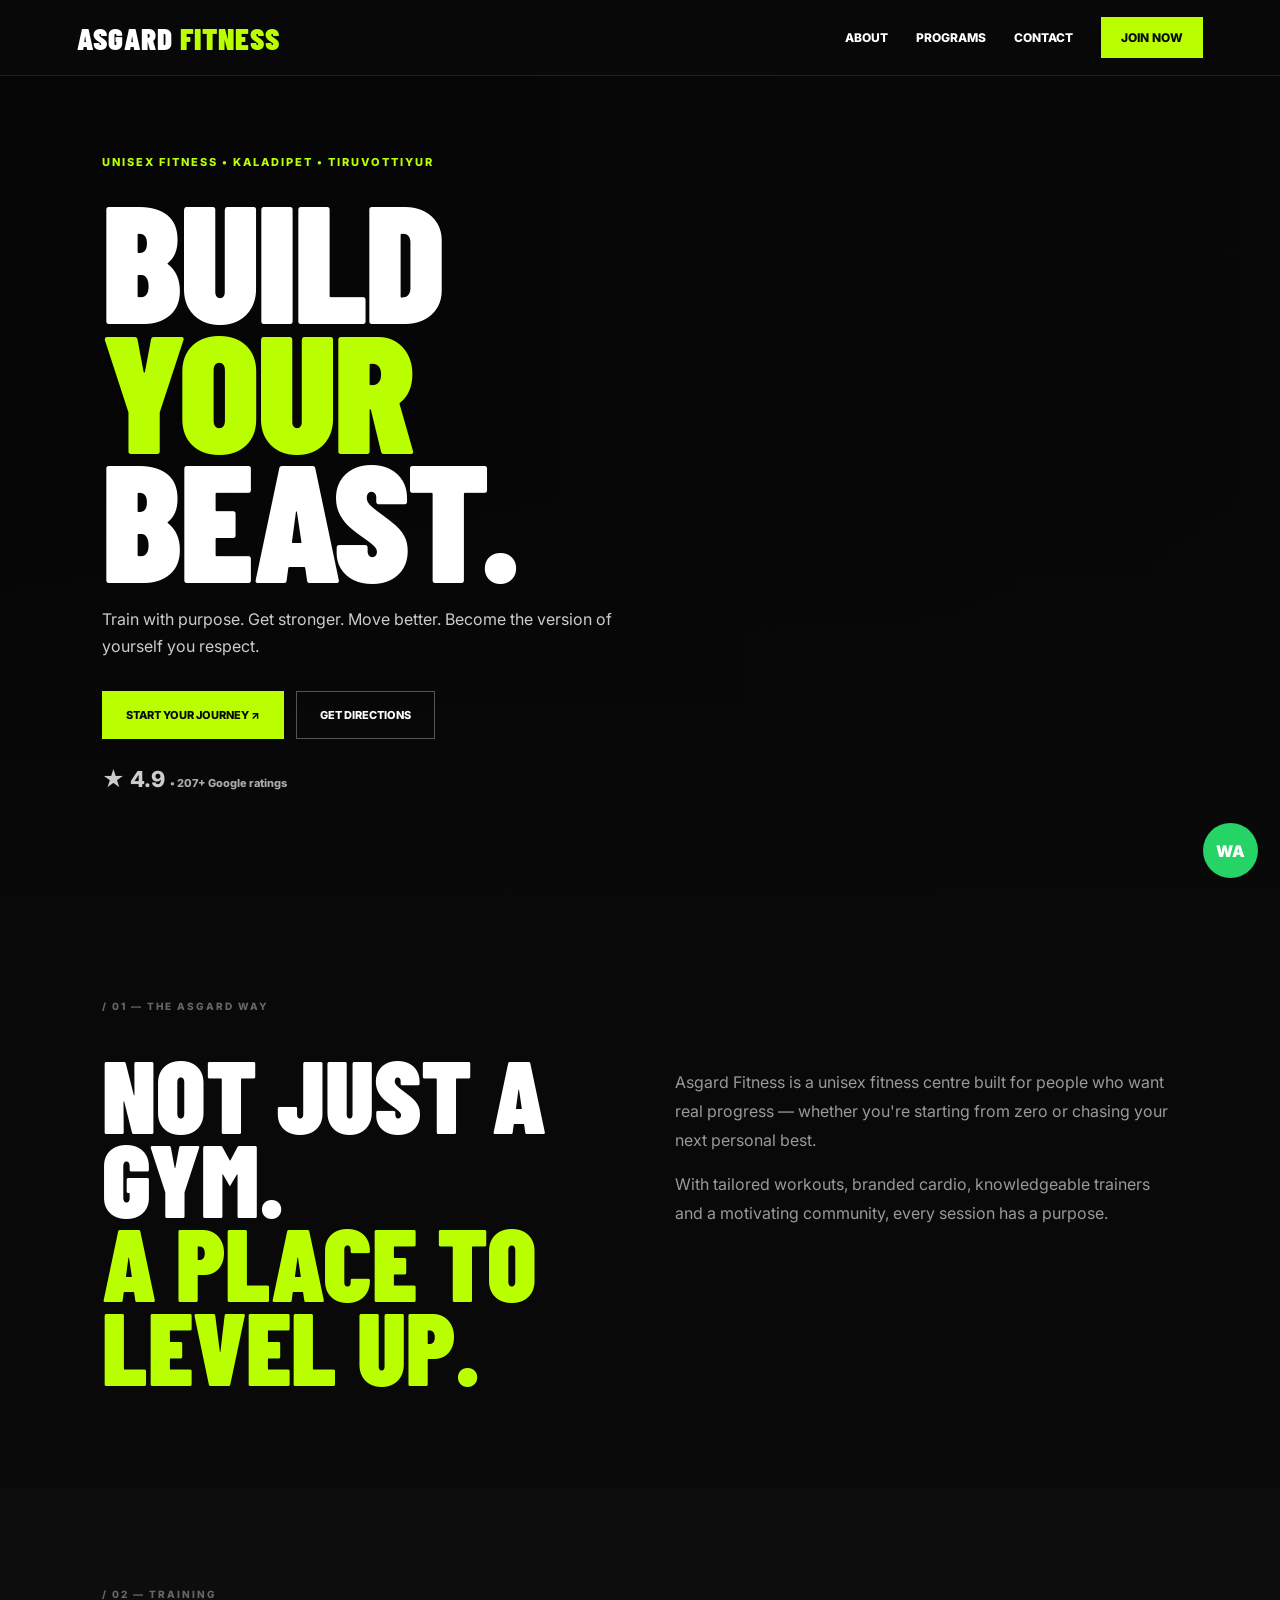
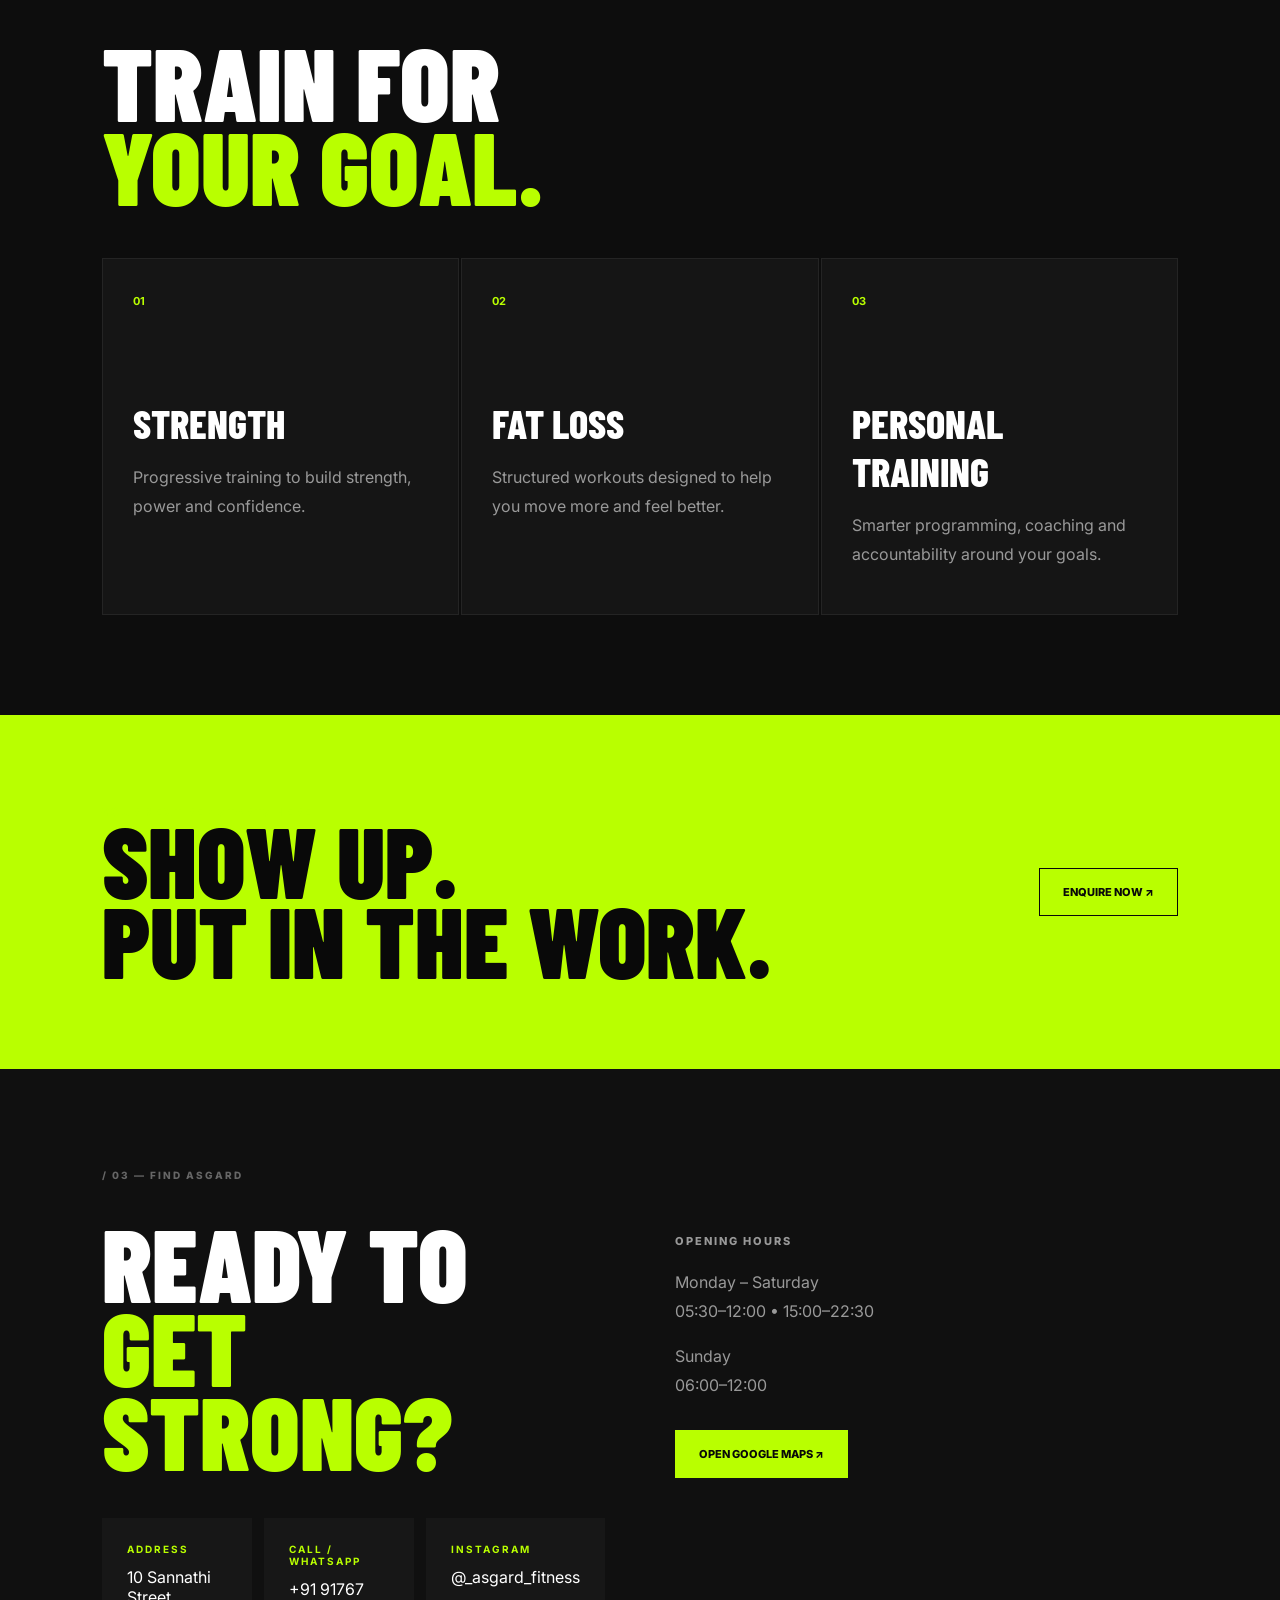
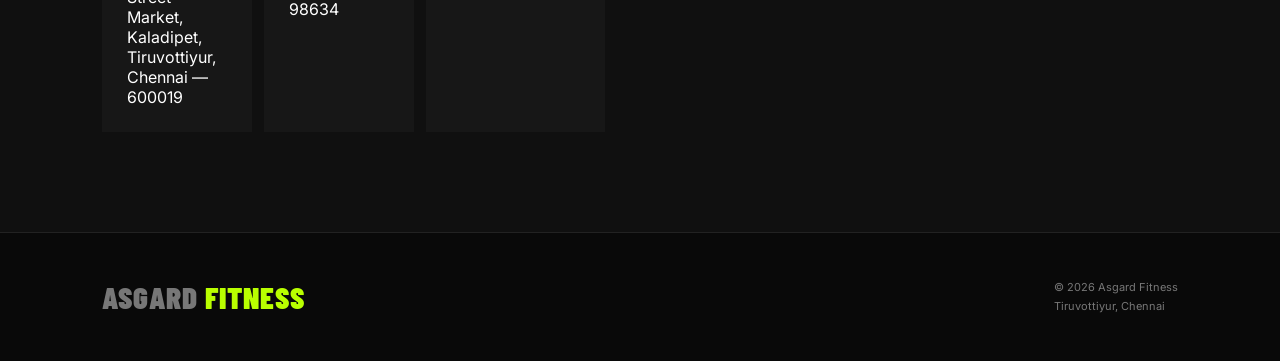
==== index.html @ 4b116267 "Create Asgard Fitness website" ====
<!doctype html><html lang="en"><head><meta charset="UTF-8"><meta name="viewport" content="width=device-width,initial-scale=1"><title>ASGARD FITNESS — Tiruvottiyur</title><meta name="description" content="Asgard Fitness (Unisex), Kaladipet, Tiruvottiyur, Chennai."><link rel="preconnect" href="https://fonts.googleapis.com"><link href="https://fonts.googleapis.com/css2?family=Barlow+Condensed:wght@600;700;800;900&family=Inter:wght@400;600;800&display=swap" rel="stylesheet"><style>:root{--a:#b9ff00;--bg:#090909;--card:#151515;--muted:#999}*{box-sizing:border-box}html{scroll-behavior:smooth}body{margin:0;background:var(--bg);color:#fff;font-family:Inter,sans-serif}a{color:inherit;text-decoration:none}.nav{height:76px;position:fixed;z-index:10;top:0;left:0;right:0;background:#090909e8;backdrop-filter:blur(12px);display:flex;align-items:center;justify-content:space-between;padding:0 6vw;border-bottom:1px solid #222}.logo{font:900 31px 'Barlow Condensed';letter-spacing:1px}.logo span{color:var(--a)}nav{display:flex;gap:28px;align-items:center;font-size:12px;font-weight:800}nav a:hover{color:var(--a)}.cta{background:var(--a);color:#090909;padding:13px 20px}.hero{min-height:100vh;display:flex;align-items:end;padding:150px 8vw 80px;position:relative;overflow:hidden;background:linear-gradient(90deg,#050505eF 0%,#050505b0 45%,#05050555),url('https://images.unsplash.com/photo-1534438327276-14e5300c3a48?auto=format&fit=crop&w=2200&q=85') center/cover}.hero:after{content:'';position:absolute;inset:0;background:linear-gradient(0deg,#090909,transparent 45%);pointer-events:none}.content{position:relative;z-index:1;max-width:850px}.eyebrow{color:var(--a);font-size:11px;font-weight:800;letter-spacing:2px}.hero h1{font:900 clamp(80px,13vw,180px)/.78 'Barlow Condensed';margin:24px 0;letter-spacing:-3px}.hero h1 em{color:var(--a);font-style:normal}.hero p{max-width:570px;color:#ccc;line-height:1.7}.buttons{display:flex;gap:12px;flex-wrap:wrap;margin-top:30px}.btn{padding:16px 23px;font-size:11px;font-weight:800;border:1px solid #555}.primary{background:var(--a);border-color:var(--a);color:#090909}.section{padding:100px 8vw}.label{color:#666;font-size:10px;font-weight:800;letter-spacing:2px;margin-bottom:40px}.grid{display:grid;grid-template-columns:1fr 1fr;gap:70px}.section h2{font:900 clamp(55px,8vw,105px)/.82 'Barlow Condensed';margin:0}.section h2 span{color:var(--a)}.section p{color:var(--muted);line-height:1.8}.cards{display:grid;grid-template-columns:repeat(3,1fr);gap:2px;margin-top:50px}.card{background:var(--card);padding:30px;min-height:270px;border:1px solid #242424}.card b{color:var(--a);font-size:11px}.card h3{font:800 40px 'Barlow Condensed';margin-top:90px;margin-bottom:10px}.band{padding:90px 8vw;background:var(--a);color:#090909;display:flex;justify-content:space-between;align-items:center;gap:30px}.band h2{font:900 clamp(55px,8vw,100px)/.8 'Barlow Condensed';margin:0}.band .btn{border-color:#090909}.contact{background:#101010}.info{display:grid;grid-template-columns:repeat(3,1fr);gap:12px;margin-top:45px}.info div{background:#171717;padding:25px}.info strong{display:block;color:var(--a);font-size:10px;letter-spacing:2px;margin-bottom:12px}.rating{color:var(--a);font-size:22px;font-weight:800}footer{padding:45px 8vw;border-top:1px solid #222;color:#777;display:flex;justify-content:space-between;gap:25px;font-size:11px;line-height:1.7}.wa{position:fixed;z-index:20;right:22px;bottom:22px;width:55px;height:55px;border-radius:50%;background:#25d366;display:grid;place-items:center;font-weight:900}@media(max-width:800px){.nav{padding:0 20px}.nav nav{display:none}.hero{padding:130px 20px 55px}.section{padding:75px 20px}.grid,.cards,.info{grid-template-columns:1fr;gap:25px}.band{display:block;padding:65px 20px}.band .btn{display:inline-block;margin-top:30px}.hero h1{font-size:82px}.buttons .btn{width:100%;text-align:center}footer{padding:40px 20px;display:block}footer div{margin-bottom:15px}}
</style></head><body><header class="nav"><a class="logo" href="#">ASGARD <span>FITNESS</span></a><nav><a href="#about">ABOUT</a><a href="#programs">PROGRAMS</a><a href="#contact">CONTACT</a><a class="cta" href="https://wa.me/919176798634?text=Hi%20Asgard%20Fitness%2C%20I%27d%20like%20to%20know%20about%20membership." target="_blank">JOIN NOW</a></nav></header><main><section class="hero"><div class="content"><div class="eyebrow">UNISEX FITNESS • KALADIPET • TIRUVOTTIYUR</div><h1>BUILD<br><em>YOUR</em><br>BEAST.</h1><p>Train with purpose. Get stronger. Move better. Become the version of yourself you respect.</p><div class="buttons"><a class="btn primary" href="https://wa.me/919176798634?text=Hi%20Asgard%20Fitness%2C%20I%27d%20like%20to%20know%20about%20membership." target="_blank">START YOUR JOURNEY ↗</a><a class="btn" href="https://www.google.com/maps/dir/?api=1&destination=13.1526015,80.2995471" target="_blank">GET DIRECTIONS</a></div><p class="rating">★ 4.9 <small style="color:#aaa;font-size:11px"> • 207+ Google ratings</small></p></div></section><section id="about" class="section"><div class="label">/ 01 — THE ASGARD WAY</div><div class="grid"><h2>NOT JUST A GYM.<br><span>A PLACE TO LEVEL UP.</span></h2><div><p>Asgard Fitness is a unisex fitness centre built for people who want real progress — whether you're starting from zero or chasing your next personal best.</p><p>With tailored workouts, branded cardio, knowledgeable trainers and a motivating community, every session has a purpose.</p></div></div></section><section id="programs" class="section" style="background:#0d0d0d"><div class="label">/ 02 — TRAINING</div><h2>TRAIN FOR<br><span>YOUR GOAL.</span></h2><div class="cards"><article class="card"><b>01</b><h3>STRENGTH</h3><p>Progressive training to build strength, power and confidence.</p></article><article class="card"><b>02</b><h3>FAT LOSS</h3><p>Structured workouts designed to help you move more and feel better.</p></article><article class="card"><b>03</b><h3>PERSONAL TRAINING</h3><p>Smarter programming, coaching and accountability around your goals.</p></article></div></section><section class="band"><div><div class="eyebrow">YOUR NEXT REP STARTS HERE</div><h2>SHOW UP.<br>PUT IN THE WORK.</h2></div><a class="btn" href="#contact">ENQUIRE NOW ↗</a></section><section id="contact" class="section contact"><div class="label">/ 03 — FIND ASGARD</div><div class="grid"><div><h2>READY TO<br><span>GET STRONG?</span></h2><div class="info"><div><strong>ADDRESS</strong>10 Sannathi Street Market, Kaladipet, Tiruvottiyur, Chennai — 600019</div><div><strong>CALL / WHATSAPP</strong><a href="tel:+919176798634">+91 91767 98634</a></div><div><strong>INSTAGRAM</strong><a href="https://www.instagram.com/_asgard_fitness/" target="_blank">@_asgard_fitness</a></div></div></div><div><p class="eyebrow">OPENING HOURS</p><p>Monday – Saturday<br>05:30–12:00 • 15:00–22:30</p><p>Sunday<br>06:00–12:00</p><a class="btn primary" style="display:inline-block;margin-top:15px" href="https://www.google.com/maps/dir/?api=1&destination=13.1526015,80.2995471" target="_blank">OPEN GOOGLE MAPS ↗</a></div></div></section></main><footer><div class="logo">ASGARD <span>FITNESS</span></div><div>© 2026 Asgard Fitness<br>Tiruvottiyur, Chennai</div></footer><a class="wa" href="https://wa.me/919176798634?text=Hi%20Asgard%20Fitness%2C%20I%27d%20like%20to%20know%20about%20membership." target="_blank">WA</a></body></html>
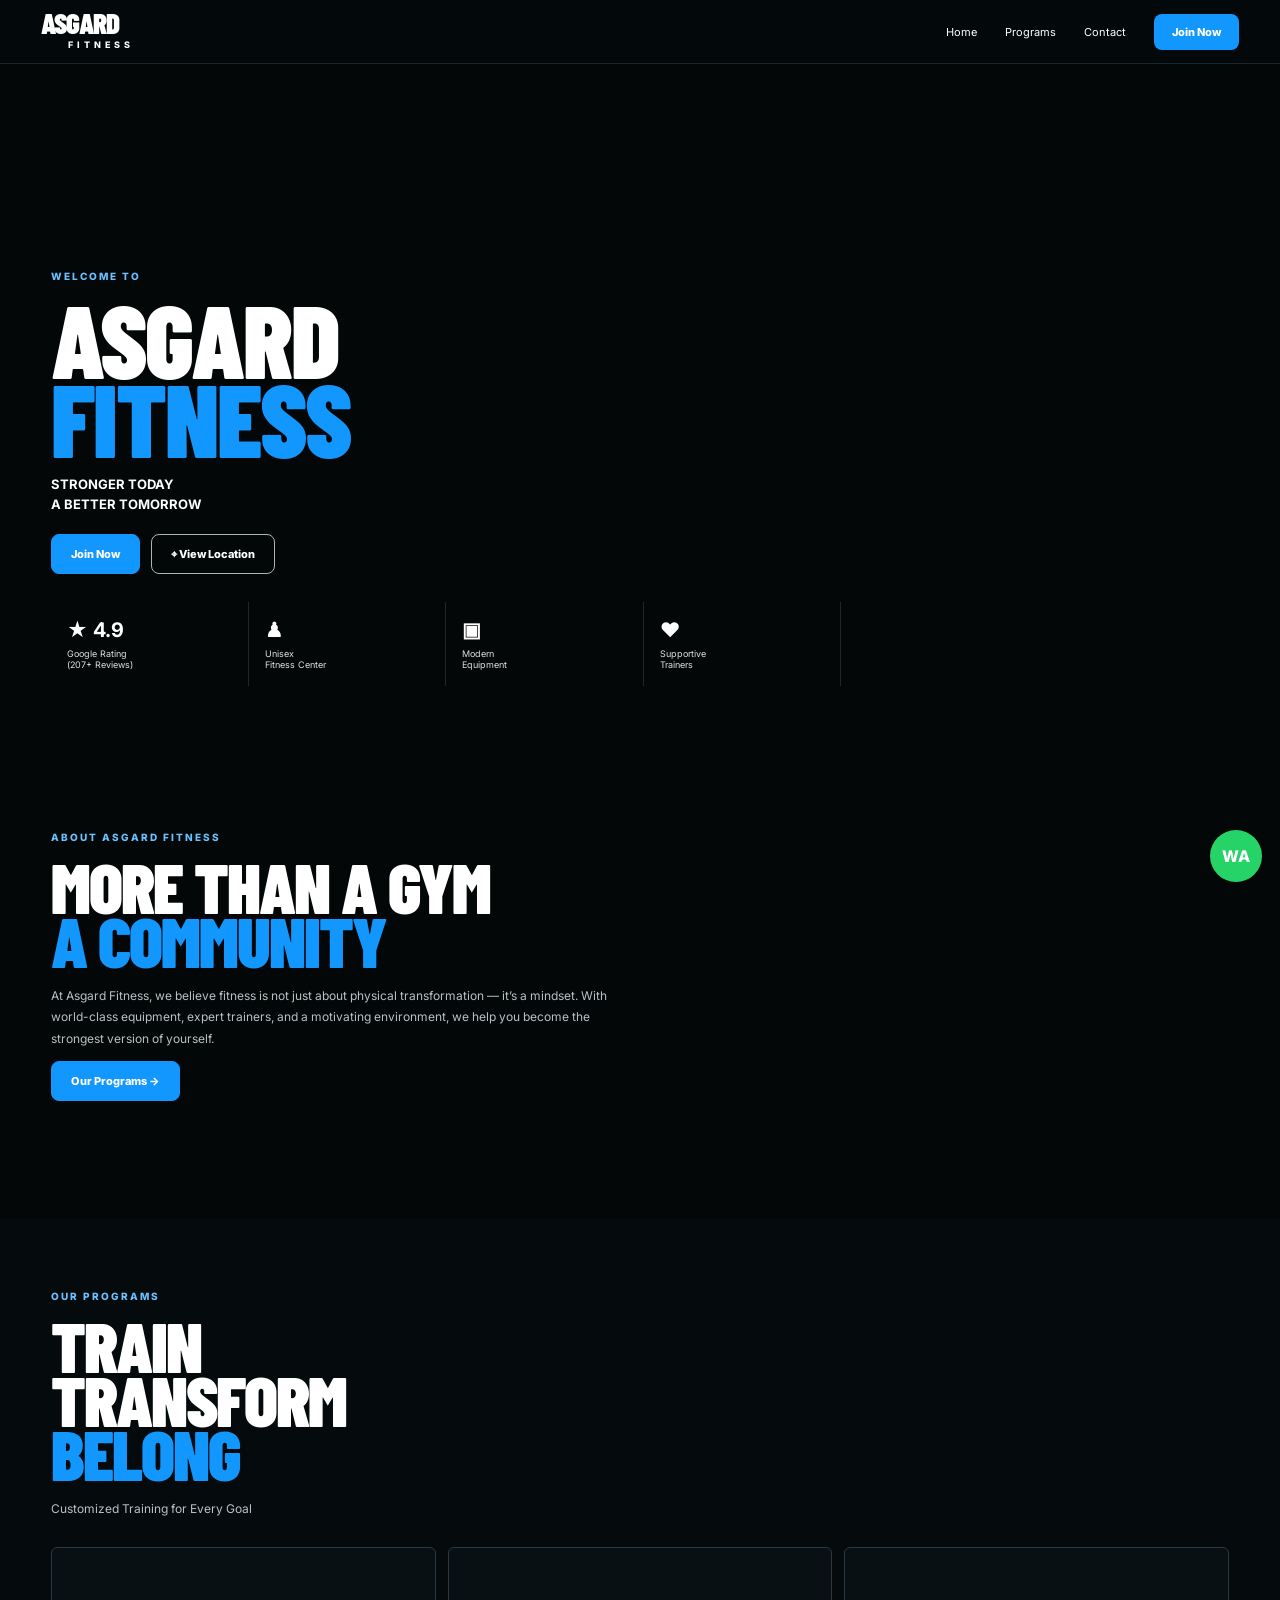
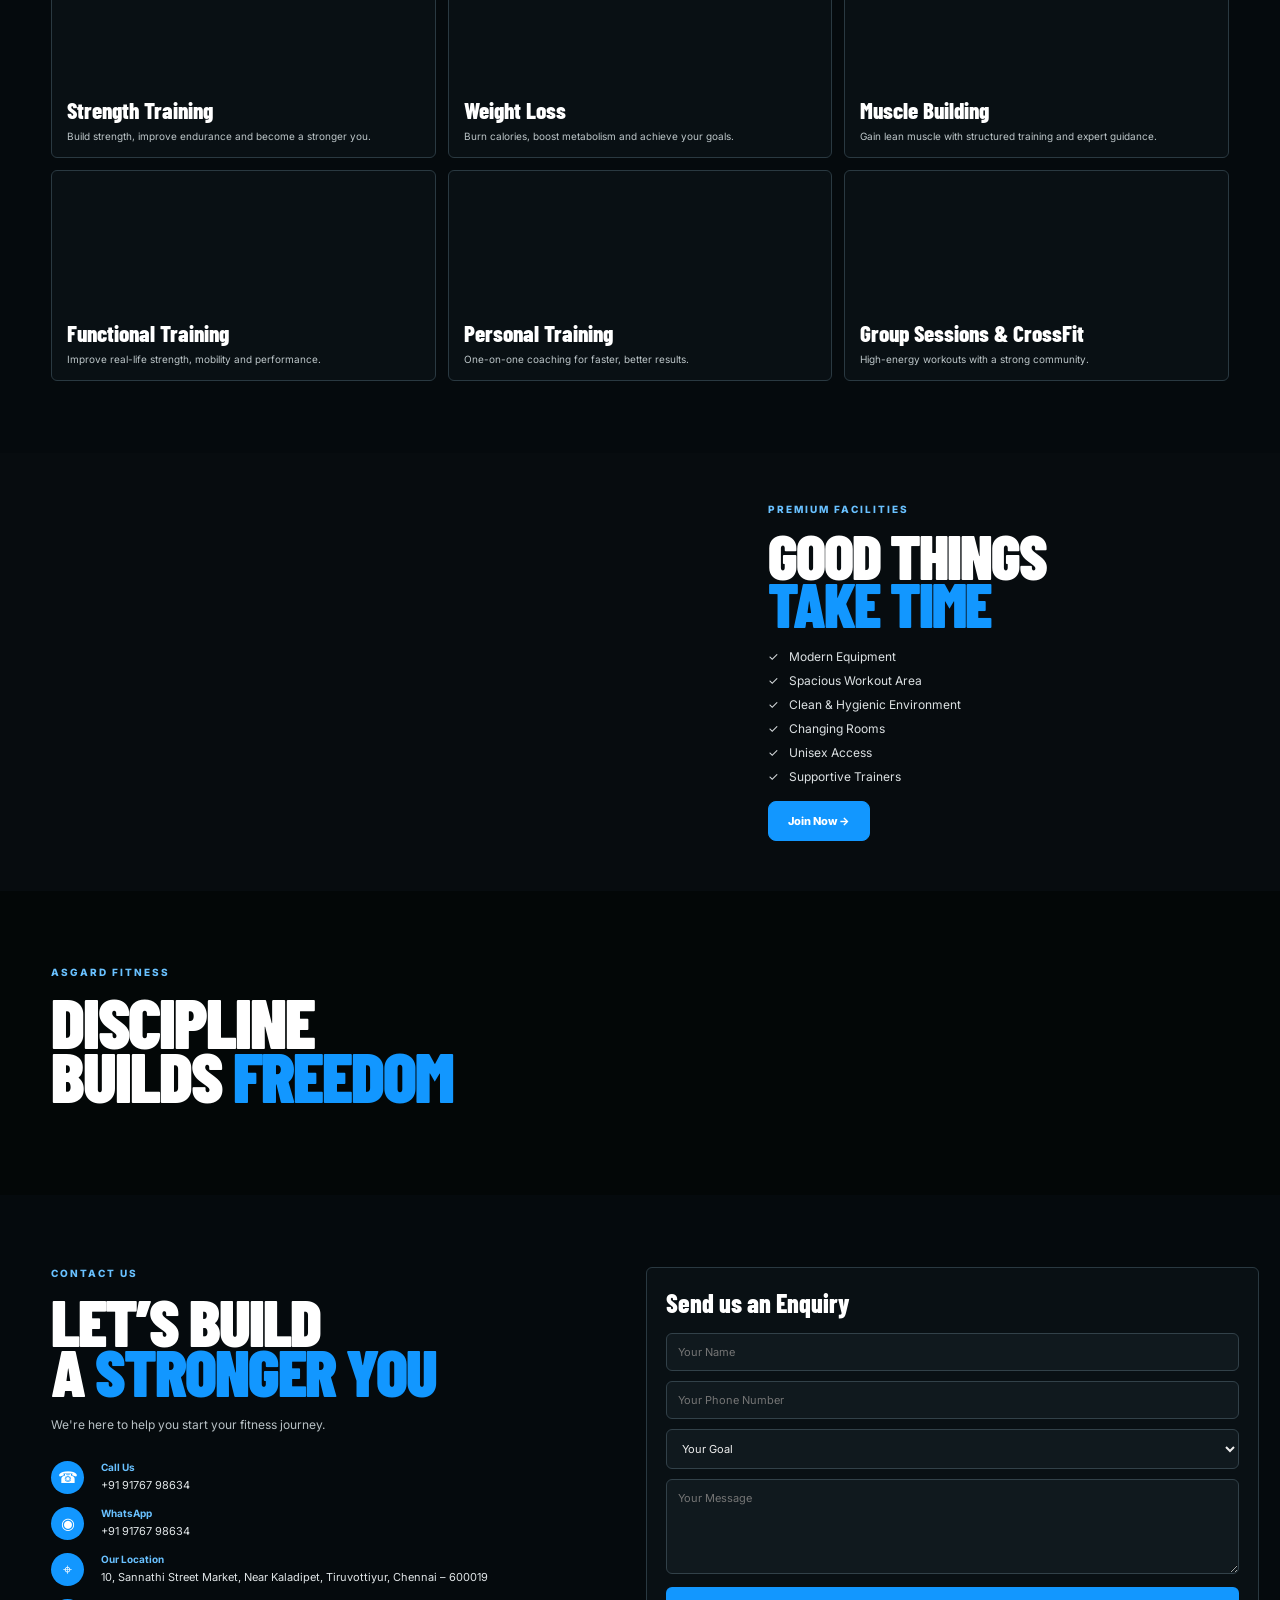
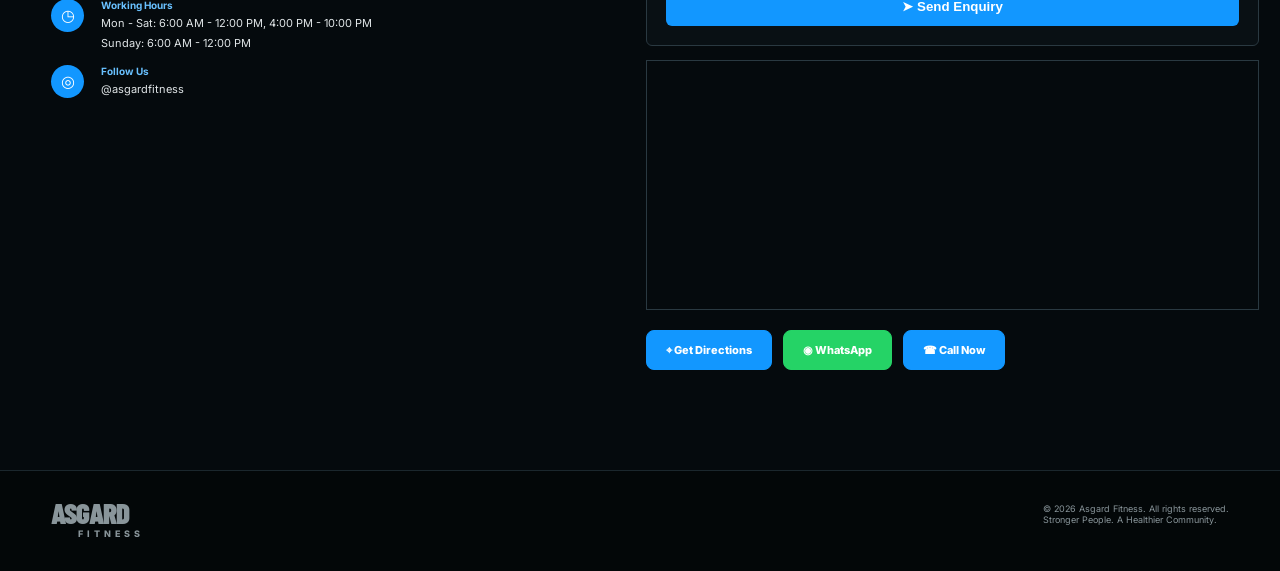
==== commit ea3497ca: "Recreate approved Asgard Fitness reference layout" ====
--- a/index.html
+++ b/index.html
@@ -1,2 +1 @@
-<!doctype html><html lang="en"><head><meta charset="UTF-8"><meta name="viewport" content="width=device-width,initial-scale=1"><title>ASGARD FITNESS — Tiruvottiyur</title><meta name="description" content="Asgard Fitness (Unisex), Kaladipet, Tiruvottiyur, Chennai."><link rel="preconnect" href="https://fonts.googleapis.com"><link href="https://fonts.googleapis.com/css2?family=Barlow+Condensed:wght@600;700;800;900&family=Inter:wght@400;600;800&display=swap" rel="stylesheet"><style>:root{--a:#b9ff00;--bg:#090909;--card:#151515;--muted:#999}*{box-sizing:border-box}html{scroll-behavior:smooth}body{margin:0;background:var(--bg);color:#fff;font-family:Inter,sans-serif}a{color:inherit;text-decoration:none}.nav{height:76px;position:fixed;z-index:10;top:0;left:0;right:0;background:#090909e8;backdrop-filter:blur(12px);display:flex;align-items:center;justify-content:space-between;padding:0 6vw;border-bottom:1px solid #222}.logo{font:900 31px 'Barlow Condensed';letter-spacing:1px}.logo span{color:var(--a)}nav{display:flex;gap:28px;align-items:center;font-size:12px;font-weight:800}nav a:hover{color:var(--a)}.cta{background:var(--a);color:#090909;padding:13px 20px}.hero{min-height:100vh;display:flex;align-items:end;padding:150px 8vw 80px;position:relative;overflow:hidden;background:linear-gradient(90deg,#050505eF 0%,#050505b0 45%,#05050555),url('https://images.unsplash.com/photo-1534438327276-14e5300c3a48?auto=format&fit=crop&w=2200&q=85') center/cover}.hero:after{content:'';position:absolute;inset:0;background:linear-gradient(0deg,#090909,transparent 45%);pointer-events:none}.content{position:relative;z-index:1;max-width:850px}.eyebrow{color:var(--a);font-size:11px;font-weight:800;letter-spacing:2px}.hero h1{font:900 clamp(80px,13vw,180px)/.78 'Barlow Condensed';margin:24px 0;letter-spacing:-3px}.hero h1 em{color:var(--a);font-style:normal}.hero p{max-width:570px;color:#ccc;line-height:1.7}.buttons{display:flex;gap:12px;flex-wrap:wrap;margin-top:30px}.btn{padding:16px 23px;font-size:11px;font-weight:800;border:1px solid #555}.primary{background:var(--a);border-color:var(--a);color:#090909}.section{padding:100px 8vw}.label{color:#666;font-size:10px;font-weight:800;letter-spacing:2px;margin-bottom:40px}.grid{display:grid;grid-template-columns:1fr 1fr;gap:70px}.section h2{font:900 clamp(55px,8vw,105px)/.82 'Barlow Condensed';margin:0}.section h2 span{color:var(--a)}.section p{color:var(--muted);line-height:1.8}.cards{display:grid;grid-template-columns:repeat(3,1fr);gap:2px;margin-top:50px}.card{background:var(--card);padding:30px;min-height:270px;border:1px solid #242424}.card b{color:var(--a);font-size:11px}.card h3{font:800 40px 'Barlow Condensed';margin-top:90px;margin-bottom:10px}.band{padding:90px 8vw;background:var(--a);color:#090909;display:flex;justify-content:space-between;align-items:center;gap:30px}.band h2{font:900 clamp(55px,8vw,100px)/.8 'Barlow Condensed';margin:0}.band .btn{border-color:#090909}.contact{background:#101010}.info{display:grid;grid-template-columns:repeat(3,1fr);gap:12px;margin-top:45px}.info div{background:#171717;padding:25px}.info strong{display:block;color:var(--a);font-size:10px;letter-spacing:2px;margin-bottom:12px}.rating{color:var(--a);font-size:22px;font-weight:800}footer{padding:45px 8vw;border-top:1px solid #222;color:#777;display:flex;justify-content:space-between;gap:25px;font-size:11px;line-height:1.7}.wa{position:fixed;z-index:20;right:22px;bottom:22px;width:55px;height:55px;border-radius:50%;background:#25d366;display:grid;place-items:center;font-weight:900}@media(max-width:800px){.nav{padding:0 20px}.nav nav{display:none}.hero{padding:130px 20px 55px}.section{padding:75px 20px}.grid,.cards,.info{grid-template-columns:1fr;gap:25px}.band{display:block;padding:65px 20px}.band .btn{display:inline-block;margin-top:30px}.hero h1{font-size:82px}.buttons .btn{width:100%;text-align:center}footer{padding:40px 20px;display:block}footer div{margin-bottom:15px}}
-</style></head><body><header class="nav"><a class="logo" href="#">ASGARD <span>FITNESS</span></a><nav><a href="#about">ABOUT</a><a href="#programs">PROGRAMS</a><a href="#contact">CONTACT</a><a class="cta" href="https://wa.me/919176798634?text=Hi%20Asgard%20Fitness%2C%20I%27d%20like%20to%20know%20about%20membership." target="_blank">JOIN NOW</a></nav></header><main><section class="hero"><div class="content"><div class="eyebrow">UNISEX FITNESS • KALADIPET • TIRUVOTTIYUR</div><h1>BUILD<br><em>YOUR</em><br>BEAST.</h1><p>Train with purpose. Get stronger. Move better. Become the version of yourself you respect.</p><div class="buttons"><a class="btn primary" href="https://wa.me/919176798634?text=Hi%20Asgard%20Fitness%2C%20I%27d%20like%20to%20know%20about%20membership." target="_blank">START YOUR JOURNEY ↗</a><a class="btn" href="https://www.google.com/maps/dir/?api=1&destination=13.1526015,80.2995471" target="_blank">GET DIRECTIONS</a></div><p class="rating">★ 4.9 <small style="color:#aaa;font-size:11px"> • 207+ Google ratings</small></p></div></section><section id="about" class="section"><div class="label">/ 01 — THE ASGARD WAY</div><div class="grid"><h2>NOT JUST A GYM.<br><span>A PLACE TO LEVEL UP.</span></h2><div><p>Asgard Fitness is a unisex fitness centre built for people who want real progress — whether you're starting from zero or chasing your next personal best.</p><p>With tailored workouts, branded cardio, knowledgeable trainers and a motivating community, every session has a purpose.</p></div></div></section><section id="programs" class="section" style="background:#0d0d0d"><div class="label">/ 02 — TRAINING</div><h2>TRAIN FOR<br><span>YOUR GOAL.</span></h2><div class="cards"><article class="card"><b>01</b><h3>STRENGTH</h3><p>Progressive training to build strength, power and confidence.</p></article><article class="card"><b>02</b><h3>FAT LOSS</h3><p>Structured workouts designed to help you move more and feel better.</p></article><article class="card"><b>03</b><h3>PERSONAL TRAINING</h3><p>Smarter programming, coaching and accountability around your goals.</p></article></div></section><section class="band"><div><div class="eyebrow">YOUR NEXT REP STARTS HERE</div><h2>SHOW UP.<br>PUT IN THE WORK.</h2></div><a class="btn" href="#contact">ENQUIRE NOW ↗</a></section><section id="contact" class="section contact"><div class="label">/ 03 — FIND ASGARD</div><div class="grid"><div><h2>READY TO<br><span>GET STRONG?</span></h2><div class="info"><div><strong>ADDRESS</strong>10 Sannathi Street Market, Kaladipet, Tiruvottiyur, Chennai — 600019</div><div><strong>CALL / WHATSAPP</strong><a href="tel:+919176798634">+91 91767 98634</a></div><div><strong>INSTAGRAM</strong><a href="https://www.instagram.com/_asgard_fitness/" target="_blank">@_asgard_fitness</a></div></div></div><div><p class="eyebrow">OPENING HOURS</p><p>Monday – Saturday<br>05:30–12:00 • 15:00–22:30</p><p>Sunday<br>06:00–12:00</p><a class="btn primary" style="display:inline-block;margin-top:15px" href="https://www.google.com/maps/dir/?api=1&destination=13.1526015,80.2995471" target="_blank">OPEN GOOGLE MAPS ↗</a></div></div></section></main><footer><div class="logo">ASGARD <span>FITNESS</span></div><div>© 2026 Asgard Fitness<br>Tiruvottiyur, Chennai</div></footer><a class="wa" href="https://wa.me/919176798634?text=Hi%20Asgard%20Fitness%2C%20I%27d%20like%20to%20know%20about%20membership." target="_blank">WA</a></body></html>+<!doctype html><html lang="en"><head><meta charset="utf-8"><meta name="viewport" content="width=device-width,initial-scale=1"><title>ASGARD FITNESS — Tiruvottiyur</title><link rel="preconnect" href="https://fonts.googleapis.com"><link href="https://fonts.googleapis.com/css2?family=Barlow+Condensed:wght@600;700;800;900&family=Inter:wght@400;600;700;800&display=swap" rel="stylesheet"><style>:root{--b:#1297ff;--bg:#030708;--p:#091014;--line:#2a3941;--muted:#b8c1c5}*{box-sizing:border-box}html{scroll-behavior:smooth}body{margin:0;background:var(--bg);color:#fff;font-family:Inter,Arial,sans-serif}a{color:inherit;text-decoration:none}.nav{height:64px;position:sticky;top:0;z-index:50;background:#03080a;border-bottom:1px solid #1b262b;display:flex;align-items:center;justify-content:space-between;padding:0 3.2vw}.logo{font:900 29px/.7 'Barlow Condensed';letter-spacing:-1px}.logo small{display:block;font:800 9px Inter;letter-spacing:4px;margin:5px 0 0 27px}.links{display:flex;align-items:center;gap:28px;font-size:11px}.join{background:var(--b);padding:11px 18px;border-radius:8px;font-weight:800}.hero{min-height:650px;display:flex;align-items:flex-end;background:linear-gradient(90deg,#030708ed 0,#03070888 48%,#0307081f),url('https://images.unsplash.com/photo-1581009146145-b5ef050c2e1e?auto=format&fit=crop&w=2200&q=88') center/cover}.heroIn{width:100%;padding:90px 4vw 28px}.eyebrow{color:#69c1ff;font-size:10px;letter-spacing:2px;font-weight:800}.hero h1,.title{font:900 clamp(66px,8vw,112px)/.77 'Barlow Condensed';margin:17px 0;letter-spacing:-2px}.hero h1 span,.title span{color:var(--b)}.hero p{font-size:13px;line-height:1.55}.actions{display:flex;gap:11px;flex-wrap:wrap;margin:20px 0 28px}.btn{display:inline-flex;justify-content:center;align-items:center;border:1px solid #aab4b9;padding:12px 19px;border-radius:8px;font-size:11px;font-weight:800}.blue{background:var(--b);border-color:var(--b)}.stats{display:grid;grid-template-columns:repeat(4,1fr);max-width:790px}.stat{padding:16px;border-right:1px solid #ffffff20}.stat strong{font-size:20px}.stat span{display:block;font-size:9px;margin-top:6px;color:#dce1e3}.section{padding:72px 4vw}.about{display:grid;grid-template-columns:1fr 1fr;gap:50px;align-items:center}.title{font-size:70px}.copy{color:var(--muted);font-size:12px;line-height:1.8}.aboutImg{height:360px;background:url('https://images.unsplash.com/photo-1534438327276-14e5300c3a48?auto=format&fit=crop&w=1300&q=85') center/cover}.programs{background:#050a0d}.programGrid{display:grid;grid-template-columns:repeat(3,1fr);gap:12px;margin-top:28px}.card{background:#091014;border:1px solid var(--line);border-radius:6px;overflow:hidden}.cardImg{height:135px;background:center/cover}.cardBody{padding:13px 15px}.card h3{font:800 23px 'Barlow Condensed';margin:0 0 5px}.card p{font-size:10px;color:#bdc6c9;line-height:1.5;margin:0}.i1{background-image:url('https://images.unsplash.com/photo-1583454110551-21f2fa2afe61?auto=format&fit=crop&w=800&q=80')}.i2{background-image:url('https://images.unsplash.com/photo-1579758629938-03607ccdbaba?auto=format&fit=crop&w=800&q=80')}.i3{background-image:url('https://images.unsplash.com/photo-1581009146145-b5ef050c2e1e?auto=format&fit=crop&w=800&q=80')}.i4{background-image:url('https://images.unsplash.com/photo-1599058917212-d750089bc07e?auto=format&fit=crop&w=800&q=80')}.i5{background-image:url('https://images.unsplash.com/photo-1538805060514-97d9cc17730c?auto=format&fit=crop&w=800&q=80')}.i6{background-image:url('https://images.unsplash.com/photo-1546483875-ad9014c88eba?auto=format&fit=crop&w=800&q=80')}.facility{display:grid;grid-template-columns:55% 45%;background:#070c0f}.facilityImg{min-height:430px;background:url('https://images.unsplash.com/photo-1571902943202-507ec2618e8f?auto=format&fit=crop&w=1500&q=85') center/cover}.facilityCopy{padding:50px 5vw}.facilityCopy .title{font-size:62px}.checks{list-style:none;padding:0;color:#dce1e3;font-size:12px;line-height:2}.checks li:before{content:'✓';margin-right:10px}.quote{position:relative;padding:75px 4vw;background:url('https://images.unsplash.com/photo-1538805060514-97d9cc17730c?auto=format&fit=crop&w=1800&q=85') center/cover}.quote:before{content:'';position:absolute;inset:0;background:#030708b8}.quoteIn{position:relative}.contact{background:#050a0d}.contactGrid{display:grid;grid-template-columns:48% 52%;gap:30px}.contact .title{font-size:66px}.contactList{display:grid;gap:13px;margin-top:25px}.item{display:grid;grid-template-columns:40px 1fr;gap:10px}.icon{width:33px;height:33px;border-radius:50%;background:var(--b);display:grid;place-items:center}.item b{display:block;color:#69c1ff;font-size:10px}.item span,.item a{font-size:11px;color:#e0e5e7;line-height:1.5}.form{border:1px solid var(--line);border-radius:6px;background:#091014;padding:19px}.form h3{font:800 26px 'Barlow Condensed';margin:0 0 10px}.form input,.form select,.form textarea{width:100%;margin:5px 0;background:#10191e;color:#eee;border:1px solid #324149;border-radius:6px;padding:11px;font:11px Inter}.form textarea{height:95px}.form button{width:100%;padding:12px;background:var(--b);color:#fff;border:0;border-radius:6px;font-weight:800;margin-top:4px}.map{height:250px;margin-top:14px;border:1px solid var(--line)}.map iframe{width:100%;height:100%;border:0}footer{padding:32px 4vw;border-top:1px solid #1b272d;display:flex;justify-content:space-between;color:#89959a;font-size:9px}.wa{position:fixed;right:18px;bottom:18px;width:52px;height:52px;border-radius:50%;background:#25d366;display:grid;place-items:center;font-weight:800;z-index:60}@media(max-width:800px){.nav{padding:0 18px}.links{gap:12px}.links a:nth-child(-n+3){display:none}.hero{min-height:680px}.heroIn{padding:80px 20px 25px}.hero h1{font-size:70px}.stats{grid-template-columns:repeat(2,1fr)}.stat{border-bottom:1px solid #ffffff20}.section{padding:58px 20px}.about,.facility,.contactGrid{grid-template-columns:1fr}.aboutImg{height:270px}.title,.contact .title,.facilityCopy .title{font-size:55px}.programGrid{grid-template-columns:1fr 1fr}.facilityImg{min-height:280px}.facilityCopy{padding:40px 20px}.quote{padding:60px 20px}footer{display:block;padding:28px 20px}}@media(max-width:520px){.programGrid{grid-template-columns:1fr}.hero h1{font-size:64px}.actions .btn{width:100%}}</style></head><body><header class="nav"><a class="logo" href="#">ASGARD<small>FITNESS</small></a><nav class="links"><a href="#">Home</a><a href="#programs">Programs</a><a href="#contact">Contact</a><a class="join" href="https://wa.me/919176798634" target="_blank">Join Now</a></nav></header><section class="hero"><div class="heroIn"><div class="eyebrow">WELCOME TO</div><h1>ASGARD<br><span>FITNESS</span></h1><p><b>STRONGER TODAY<br>A BETTER TOMORROW</b></p><div class="actions"><a class="btn blue" href="https://wa.me/919176798634" target="_blank">Join Now</a><a class="btn" href="https://www.google.com/maps/dir/?api=1&destination=10%20Sannathi%20Street%20Market%2C%20Kaladipet%2C%20Tiruvottiyur%2C%20Chennai%20600019" target="_blank">⌖ View Location</a></div><div class="stats"><div class="stat"><strong>★ 4.9</strong><span>Google Rating<br>(207+ Reviews)</span></div><div class="stat"><strong>♟</strong><span>Unisex<br>Fitness Center</span></div><div class="stat"><strong>▣</strong><span>Modern<br>Equipment</span></div><div class="stat"><strong>♥</strong><span>Supportive<br>Trainers</span></div></div></div></section><section class="section"><div class="about"><div><div class="eyebrow">ABOUT ASGARD FITNESS</div><h2 class="title">MORE THAN A GYM<br><span>A COMMUNITY</span></h2><p class="copy">At Asgard Fitness, we believe fitness is not just about physical transformation — it’s a mindset. With world-class equipment, expert trainers, and a motivating environment, we help you become the strongest version of yourself.</p><a class="btn blue" href="#programs">Our Programs →</a></div><div class="aboutImg"></div></div></section><section id="programs" class="section programs"><div class="eyebrow">OUR PROGRAMS</div><h2 class="title">TRAIN<br>TRANSFORM<br><span>BELONG</span></h2><p class="copy">Customized Training for Every Goal</p><div class="programGrid"><article class="card"><div class="cardImg i1"></div><div class="cardBody"><h3>Strength Training</h3><p>Build strength, improve endurance and become a stronger you.</p></div></article><article class="card"><div class="cardImg i2"></div><div class="cardBody"><h3>Weight Loss</h3><p>Burn calories, boost metabolism and achieve your goals.</p></div></article><article class="card"><div class="cardImg i3"></div><div class="cardBody"><h3>Muscle Building</h3><p>Gain lean muscle with structured training and expert guidance.</p></div></article><article class="card"><div class="cardImg i4"></div><div class="cardBody"><h3>Functional Training</h3><p>Improve real-life strength, mobility and performance.</p></div></article><article class="card"><div class="cardImg i5"></div><div class="cardBody"><h3>Personal Training</h3><p>One-on-one coaching for faster, better results.</p></div></article><article class="card"><div class="cardImg i6"></div><div class="cardBody"><h3>Group Sessions & CrossFit</h3><p>High-energy workouts with a strong community.</p></div></article></div></section><section class="facility"><div class="facilityImg"></div><div class="facilityCopy"><div class="eyebrow">PREMIUM FACILITIES</div><h2 class="title">GOOD THINGS<br><span>TAKE TIME</span></h2><ul class="checks"><li>Modern Equipment</li><li>Spacious Workout Area</li><li>Clean & Hygienic Environment</li><li>Changing Rooms</li><li>Unisex Access</li><li>Supportive Trainers</li></ul><a class="btn blue" href="https://wa.me/919176798634" target="_blank">Join Now →</a></div></section><section class="quote"><div class="quoteIn"><div class="eyebrow">ASGARD FITNESS</div><h2 class="title">DISCIPLINE<br>BUILDS <span>FREEDOM</span></h2></div></section><section id="contact" class="section contact"><div class="contactGrid"><div><div class="eyebrow">CONTACT US</div><h2 class="title">LET’S BUILD<br>A <span>STRONGER YOU</span></h2><p class="copy">We're here to help you start your fitness journey.</p><div class="contactList"><div class="item"><div class="icon">☎</div><div><b>Call Us</b><a href="tel:+919176798634">+91 91767 98634</a></div></div><div class="item"><div class="icon">◉</div><div><b>WhatsApp</b><a href="https://wa.me/919176798634" target="_blank">+91 91767 98634</a></div></div><div class="item"><div class="icon">⌖</div><div><b>Our Location</b><span>10, Sannathi Street Market, Near Kaladipet, Tiruvottiyur, Chennai – 600019</span></div></div><div class="item"><div class="icon">◷</div><div><b>Working Hours</b><span>Mon - Sat: 6:00 AM - 12:00 PM, 4:00 PM - 10:00 PM<br>Sunday: 6:00 AM - 12:00 PM</span></div></div><div class="item"><div class="icon">◎</div><div><b>Follow Us</b><a href="https://www.instagram.com/_asgard_fitness/" target="_blank">@asgardfitness</a></div></div></div></div><div><form class="form" onsubmit="event.preventDefault();var n=this.name.value,p=this.phone.value,g=this.goal.value,m=this.message.value;window.open('https://wa.me/919176798634?text='+encodeURIComponent('Hi Asgard Fitness, I am '+n+'. Phone: '+p+'. Goal: '+g+'. Message: '+m),'_blank')"><h3>Send us an Enquiry</h3><input name="name" placeholder="Your Name" required><input name="phone" placeholder="Your Phone Number" required><select name="goal"><option>Your Goal</option><option>Weight Loss</option><option>Muscle Building</option><option>Strength Training</option><option>Personal Training</option><option>Group Fitness</option></select><textarea name="message" placeholder="Your Message"></textarea><button>➤ Send Enquiry</button></form><div class="map"><iframe src="https://www.google.com/maps?q=Asgard%20Fitness%20(Unisex),%2010%20Sannathi%20Street%20Market,%20Kaladipet,%20Tiruvottiyur,%20Chennai%20600019&output=embed" loading="lazy"></iframe></div><div class="actions"><a class="btn blue" href="https://www.google.com/maps/dir/?api=1&destination=10%20Sannathi%20Street%20Market%2C%20Kaladipet%2C%20Tiruvottiyur%2C%20Chennai%20600019" target="_blank">⌖ Get Directions</a><a class="btn" style="background:#25d366;border-color:#25d366" href="https://wa.me/919176798634" target="_blank">◉ WhatsApp</a><a class="btn blue" href="tel:+919176798634">☎ Call Now</a></div></div></div></section><footer><div class="logo">ASGARD<small>FITNESS</small></div><div>© 2026 Asgard Fitness. All rights reserved.<br>Stronger People. A Healthier Community.</div></footer><a class="wa" href="https://wa.me/919176798634" target="_blank">WA</a></body></html>
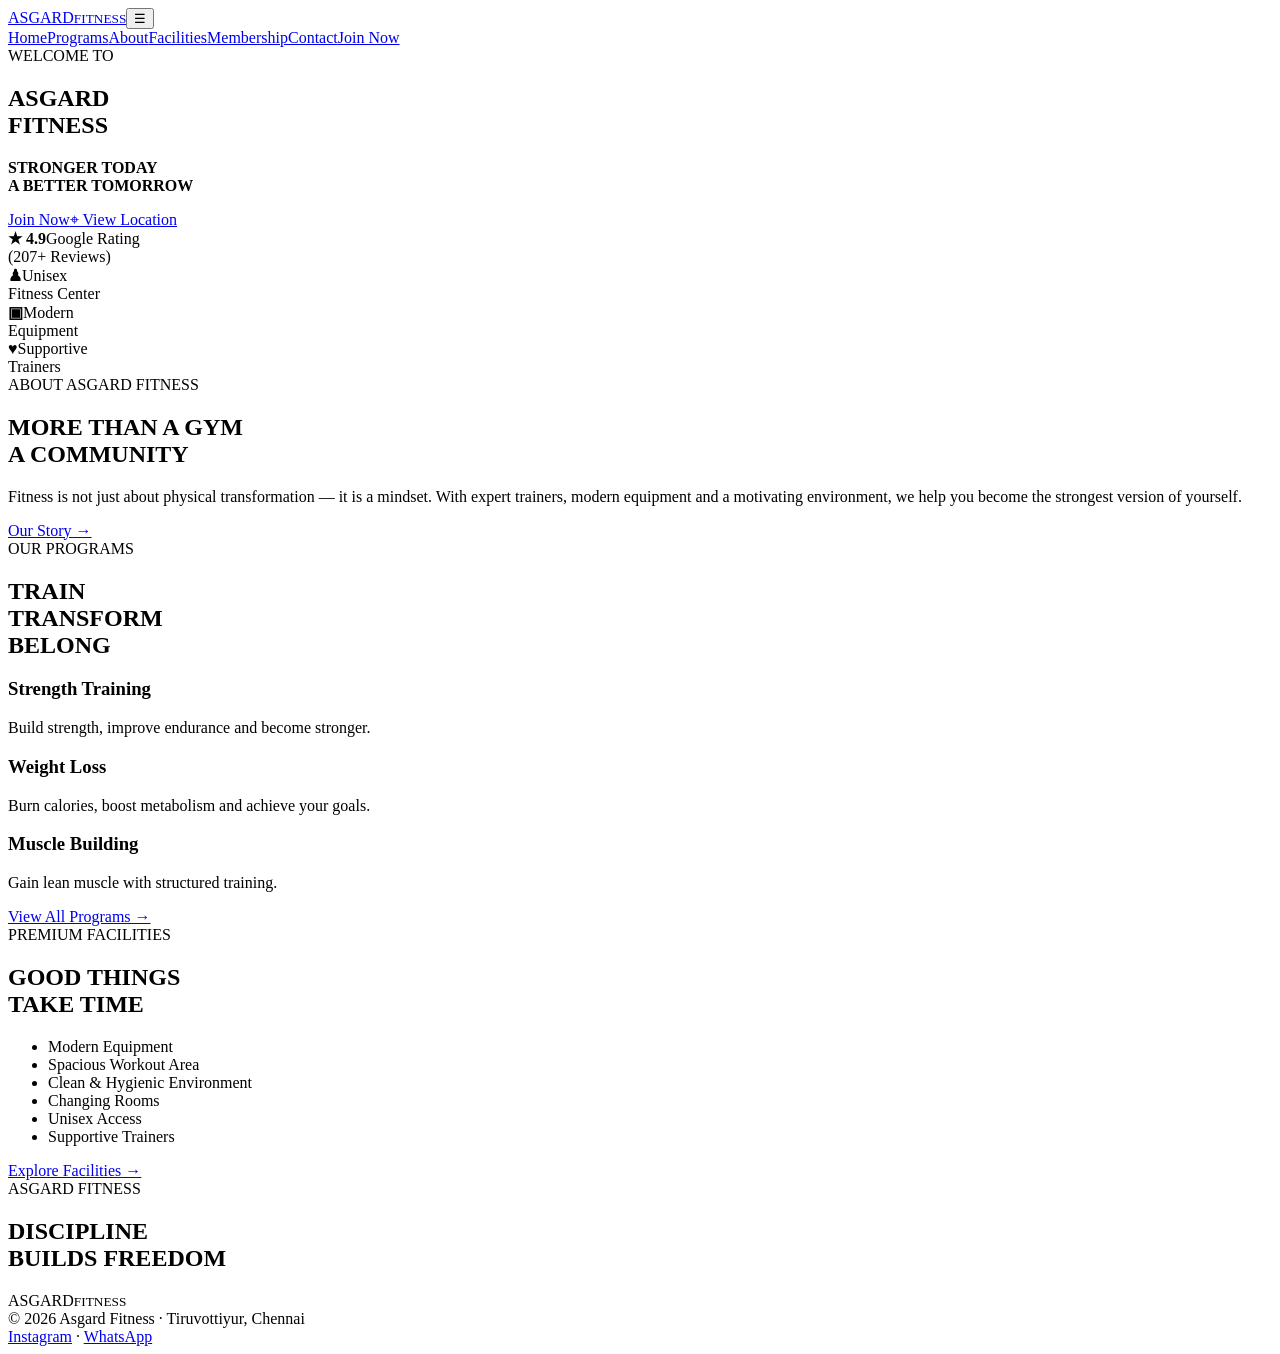
==== commit 38dd2cfe: "Apply multi-page navigation to Asgard home" ====
--- a/index.html
+++ b/index.html
@@ -1 +1 @@
-<!doctype html><html lang="en"><head><meta charset="utf-8"><meta name="viewport" content="width=device-width,initial-scale=1"><title>ASGARD FITNESS — Tiruvottiyur</title><link rel="preconnect" href="https://fonts.googleapis.com"><link href="https://fonts.googleapis.com/css2?family=Barlow+Condensed:wght@600;700;800;900&family=Inter:wght@400;600;700;800&display=swap" rel="stylesheet"><style>:root{--b:#1297ff;--bg:#030708;--p:#091014;--line:#2a3941;--muted:#b8c1c5}*{box-sizing:border-box}html{scroll-behavior:smooth}body{margin:0;background:var(--bg);color:#fff;font-family:Inter,Arial,sans-serif}a{color:inherit;text-decoration:none}.nav{height:64px;position:sticky;top:0;z-index:50;background:#03080a;border-bottom:1px solid #1b262b;display:flex;align-items:center;justify-content:space-between;padding:0 3.2vw}.logo{font:900 29px/.7 'Barlow Condensed';letter-spacing:-1px}.logo small{display:block;font:800 9px Inter;letter-spacing:4px;margin:5px 0 0 27px}.links{display:flex;align-items:center;gap:28px;font-size:11px}.join{background:var(--b);padding:11px 18px;border-radius:8px;font-weight:800}.hero{min-height:650px;display:flex;align-items:flex-end;background:linear-gradient(90deg,#030708ed 0,#03070888 48%,#0307081f),url('https://images.unsplash.com/photo-1581009146145-b5ef050c2e1e?auto=format&fit=crop&w=2200&q=88') center/cover}.heroIn{width:100%;padding:90px 4vw 28px}.eyebrow{color:#69c1ff;font-size:10px;letter-spacing:2px;font-weight:800}.hero h1,.title{font:900 clamp(66px,8vw,112px)/.77 'Barlow Condensed';margin:17px 0;letter-spacing:-2px}.hero h1 span,.title span{color:var(--b)}.hero p{font-size:13px;line-height:1.55}.actions{display:flex;gap:11px;flex-wrap:wrap;margin:20px 0 28px}.btn{display:inline-flex;justify-content:center;align-items:center;border:1px solid #aab4b9;padding:12px 19px;border-radius:8px;font-size:11px;font-weight:800}.blue{background:var(--b);border-color:var(--b)}.stats{display:grid;grid-template-columns:repeat(4,1fr);max-width:790px}.stat{padding:16px;border-right:1px solid #ffffff20}.stat strong{font-size:20px}.stat span{display:block;font-size:9px;margin-top:6px;color:#dce1e3}.section{padding:72px 4vw}.about{display:grid;grid-template-columns:1fr 1fr;gap:50px;align-items:center}.title{font-size:70px}.copy{color:var(--muted);font-size:12px;line-height:1.8}.aboutImg{height:360px;background:url('https://images.unsplash.com/photo-1534438327276-14e5300c3a48?auto=format&fit=crop&w=1300&q=85') center/cover}.programs{background:#050a0d}.programGrid{display:grid;grid-template-columns:repeat(3,1fr);gap:12px;margin-top:28px}.card{background:#091014;border:1px solid var(--line);border-radius:6px;overflow:hidden}.cardImg{height:135px;background:center/cover}.cardBody{padding:13px 15px}.card h3{font:800 23px 'Barlow Condensed';margin:0 0 5px}.card p{font-size:10px;color:#bdc6c9;line-height:1.5;margin:0}.i1{background-image:url('https://images.unsplash.com/photo-1583454110551-21f2fa2afe61?auto=format&fit=crop&w=800&q=80')}.i2{background-image:url('https://images.unsplash.com/photo-1579758629938-03607ccdbaba?auto=format&fit=crop&w=800&q=80')}.i3{background-image:url('https://images.unsplash.com/photo-1581009146145-b5ef050c2e1e?auto=format&fit=crop&w=800&q=80')}.i4{background-image:url('https://images.unsplash.com/photo-1599058917212-d750089bc07e?auto=format&fit=crop&w=800&q=80')}.i5{background-image:url('https://images.unsplash.com/photo-1538805060514-97d9cc17730c?auto=format&fit=crop&w=800&q=80')}.i6{background-image:url('https://images.unsplash.com/photo-1546483875-ad9014c88eba?auto=format&fit=crop&w=800&q=80')}.facility{display:grid;grid-template-columns:55% 45%;background:#070c0f}.facilityImg{min-height:430px;background:url('https://images.unsplash.com/photo-1571902943202-507ec2618e8f?auto=format&fit=crop&w=1500&q=85') center/cover}.facilityCopy{padding:50px 5vw}.facilityCopy .title{font-size:62px}.checks{list-style:none;padding:0;color:#dce1e3;font-size:12px;line-height:2}.checks li:before{content:'✓';margin-right:10px}.quote{position:relative;padding:75px 4vw;background:url('https://images.unsplash.com/photo-1538805060514-97d9cc17730c?auto=format&fit=crop&w=1800&q=85') center/cover}.quote:before{content:'';position:absolute;inset:0;background:#030708b8}.quoteIn{position:relative}.contact{background:#050a0d}.contactGrid{display:grid;grid-template-columns:48% 52%;gap:30px}.contact .title{font-size:66px}.contactList{display:grid;gap:13px;margin-top:25px}.item{display:grid;grid-template-columns:40px 1fr;gap:10px}.icon{width:33px;height:33px;border-radius:50%;background:var(--b);display:grid;place-items:center}.item b{display:block;color:#69c1ff;font-size:10px}.item span,.item a{font-size:11px;color:#e0e5e7;line-height:1.5}.form{border:1px solid var(--line);border-radius:6px;background:#091014;padding:19px}.form h3{font:800 26px 'Barlow Condensed';margin:0 0 10px}.form input,.form select,.form textarea{width:100%;margin:5px 0;background:#10191e;color:#eee;border:1px solid #324149;border-radius:6px;padding:11px;font:11px Inter}.form textarea{height:95px}.form button{width:100%;padding:12px;background:var(--b);color:#fff;border:0;border-radius:6px;font-weight:800;margin-top:4px}.map{height:250px;margin-top:14px;border:1px solid var(--line)}.map iframe{width:100%;height:100%;border:0}footer{padding:32px 4vw;border-top:1px solid #1b272d;display:flex;justify-content:space-between;color:#89959a;font-size:9px}.wa{position:fixed;right:18px;bottom:18px;width:52px;height:52px;border-radius:50%;background:#25d366;display:grid;place-items:center;font-weight:800;z-index:60}@media(max-width:800px){.nav{padding:0 18px}.links{gap:12px}.links a:nth-child(-n+3){display:none}.hero{min-height:680px}.heroIn{padding:80px 20px 25px}.hero h1{font-size:70px}.stats{grid-template-columns:repeat(2,1fr)}.stat{border-bottom:1px solid #ffffff20}.section{padding:58px 20px}.about,.facility,.contactGrid{grid-template-columns:1fr}.aboutImg{height:270px}.title,.contact .title,.facilityCopy .title{font-size:55px}.programGrid{grid-template-columns:1fr 1fr}.facilityImg{min-height:280px}.facilityCopy{padding:40px 20px}.quote{padding:60px 20px}footer{display:block;padding:28px 20px}}@media(max-width:520px){.programGrid{grid-template-columns:1fr}.hero h1{font-size:64px}.actions .btn{width:100%}}</style></head><body><header class="nav"><a class="logo" href="#">ASGARD<small>FITNESS</small></a><nav class="links"><a href="#">Home</a><a href="#programs">Programs</a><a href="#contact">Contact</a><a class="join" href="https://wa.me/919176798634" target="_blank">Join Now</a></nav></header><section class="hero"><div class="heroIn"><div class="eyebrow">WELCOME TO</div><h1>ASGARD<br><span>FITNESS</span></h1><p><b>STRONGER TODAY<br>A BETTER TOMORROW</b></p><div class="actions"><a class="btn blue" href="https://wa.me/919176798634" target="_blank">Join Now</a><a class="btn" href="https://www.google.com/maps/dir/?api=1&destination=10%20Sannathi%20Street%20Market%2C%20Kaladipet%2C%20Tiruvottiyur%2C%20Chennai%20600019" target="_blank">⌖ View Location</a></div><div class="stats"><div class="stat"><strong>★ 4.9</strong><span>Google Rating<br>(207+ Reviews)</span></div><div class="stat"><strong>♟</strong><span>Unisex<br>Fitness Center</span></div><div class="stat"><strong>▣</strong><span>Modern<br>Equipment</span></div><div class="stat"><strong>♥</strong><span>Supportive<br>Trainers</span></div></div></div></section><section class="section"><div class="about"><div><div class="eyebrow">ABOUT ASGARD FITNESS</div><h2 class="title">MORE THAN A GYM<br><span>A COMMUNITY</span></h2><p class="copy">At Asgard Fitness, we believe fitness is not just about physical transformation — it’s a mindset. With world-class equipment, expert trainers, and a motivating environment, we help you become the strongest version of yourself.</p><a class="btn blue" href="#programs">Our Programs →</a></div><div class="aboutImg"></div></div></section><section id="programs" class="section programs"><div class="eyebrow">OUR PROGRAMS</div><h2 class="title">TRAIN<br>TRANSFORM<br><span>BELONG</span></h2><p class="copy">Customized Training for Every Goal</p><div class="programGrid"><article class="card"><div class="cardImg i1"></div><div class="cardBody"><h3>Strength Training</h3><p>Build strength, improve endurance and become a stronger you.</p></div></article><article class="card"><div class="cardImg i2"></div><div class="cardBody"><h3>Weight Loss</h3><p>Burn calories, boost metabolism and achieve your goals.</p></div></article><article class="card"><div class="cardImg i3"></div><div class="cardBody"><h3>Muscle Building</h3><p>Gain lean muscle with structured training and expert guidance.</p></div></article><article class="card"><div class="cardImg i4"></div><div class="cardBody"><h3>Functional Training</h3><p>Improve real-life strength, mobility and performance.</p></div></article><article class="card"><div class="cardImg i5"></div><div class="cardBody"><h3>Personal Training</h3><p>One-on-one coaching for faster, better results.</p></div></article><article class="card"><div class="cardImg i6"></div><div class="cardBody"><h3>Group Sessions & CrossFit</h3><p>High-energy workouts with a strong community.</p></div></article></div></section><section class="facility"><div class="facilityImg"></div><div class="facilityCopy"><div class="eyebrow">PREMIUM FACILITIES</div><h2 class="title">GOOD THINGS<br><span>TAKE TIME</span></h2><ul class="checks"><li>Modern Equipment</li><li>Spacious Workout Area</li><li>Clean & Hygienic Environment</li><li>Changing Rooms</li><li>Unisex Access</li><li>Supportive Trainers</li></ul><a class="btn blue" href="https://wa.me/919176798634" target="_blank">Join Now →</a></div></section><section class="quote"><div class="quoteIn"><div class="eyebrow">ASGARD FITNESS</div><h2 class="title">DISCIPLINE<br>BUILDS <span>FREEDOM</span></h2></div></section><section id="contact" class="section contact"><div class="contactGrid"><div><div class="eyebrow">CONTACT US</div><h2 class="title">LET’S BUILD<br>A <span>STRONGER YOU</span></h2><p class="copy">We're here to help you start your fitness journey.</p><div class="contactList"><div class="item"><div class="icon">☎</div><div><b>Call Us</b><a href="tel:+919176798634">+91 91767 98634</a></div></div><div class="item"><div class="icon">◉</div><div><b>WhatsApp</b><a href="https://wa.me/919176798634" target="_blank">+91 91767 98634</a></div></div><div class="item"><div class="icon">⌖</div><div><b>Our Location</b><span>10, Sannathi Street Market, Near Kaladipet, Tiruvottiyur, Chennai – 600019</span></div></div><div class="item"><div class="icon">◷</div><div><b>Working Hours</b><span>Mon - Sat: 6:00 AM - 12:00 PM, 4:00 PM - 10:00 PM<br>Sunday: 6:00 AM - 12:00 PM</span></div></div><div class="item"><div class="icon">◎</div><div><b>Follow Us</b><a href="https://www.instagram.com/_asgard_fitness/" target="_blank">@asgardfitness</a></div></div></div></div><div><form class="form" onsubmit="event.preventDefault();var n=this.name.value,p=this.phone.value,g=this.goal.value,m=this.message.value;window.open('https://wa.me/919176798634?text='+encodeURIComponent('Hi Asgard Fitness, I am '+n+'. Phone: '+p+'. Goal: '+g+'. Message: '+m),'_blank')"><h3>Send us an Enquiry</h3><input name="name" placeholder="Your Name" required><input name="phone" placeholder="Your Phone Number" required><select name="goal"><option>Your Goal</option><option>Weight Loss</option><option>Muscle Building</option><option>Strength Training</option><option>Personal Training</option><option>Group Fitness</option></select><textarea name="message" placeholder="Your Message"></textarea><button>➤ Send Enquiry</button></form><div class="map"><iframe src="https://www.google.com/maps?q=Asgard%20Fitness%20(Unisex),%2010%20Sannathi%20Street%20Market,%20Kaladipet,%20Tiruvottiyur,%20Chennai%20600019&output=embed" loading="lazy"></iframe></div><div class="actions"><a class="btn blue" href="https://www.google.com/maps/dir/?api=1&destination=10%20Sannathi%20Street%20Market%2C%20Kaladipet%2C%20Tiruvottiyur%2C%20Chennai%20600019" target="_blank">⌖ Get Directions</a><a class="btn" style="background:#25d366;border-color:#25d366" href="https://wa.me/919176798634" target="_blank">◉ WhatsApp</a><a class="btn blue" href="tel:+919176798634">☎ Call Now</a></div></div></div></section><footer><div class="logo">ASGARD<small>FITNESS</small></div><div>© 2026 Asgard Fitness. All rights reserved.<br>Stronger People. A Healthier Community.</div></footer><a class="wa" href="https://wa.me/919176798634" target="_blank">WA</a></body></html>+<!doctype html><html lang="en"><head><meta charset="utf-8"><meta name="viewport" content="width=device-width,initial-scale=1"><title>Asgard Fitness — Home</title><link rel="stylesheet" href="assets/style.css"></head><body><header class="nav"><a class="logo" href="index.html">ASGARD<small>FITNESS</small></a><button class="menu" onclick="document.querySelector('.links').classList.toggle('open')">☰</button><nav class="links"><a class="active" href="index.html">Home</a><a href="programs.html">Programs</a><a href="about.html">About</a><a href="facilities.html">Facilities</a><a href="membership.html">Membership</a><a href="contact.html">Contact</a><a class="join" href="membership.html">Join Now</a></nav></header><main><section class="hero"><div class="heroIn"><div class="eyebrow">WELCOME TO</div><h1>ASGARD<br><span>FITNESS</span></h1><p><b>STRONGER TODAY<br>A BETTER TOMORROW</b></p><div class="actions"><a class="btn blue" href="membership.html">Join Now</a><a class="btn" href="contact.html">⌖ View Location</a></div><div class="stats"><div class="stat"><strong>★ 4.9</strong><span>Google Rating<br>(207+ Reviews)</span></div><div class="stat"><strong>♟</strong><span>Unisex<br>Fitness Center</span></div><div class="stat"><strong>▣</strong><span>Modern<br>Equipment</span></div><div class="stat"><strong>♥</strong><span>Supportive<br>Trainers</span></div></div></div></section><section class="section"><div class="about"><div><div class="eyebrow">ABOUT ASGARD FITNESS</div><h2 class="title">MORE THAN A GYM<br><span>A COMMUNITY</span></h2><p class="copy">Fitness is not just about physical transformation — it is a mindset. With expert trainers, modern equipment and a motivating environment, we help you become the strongest version of yourself.</p><a class="btn blue" href="about.html">Our Story →</a></div><div class="aboutImg"></div></div></section><section class="section programs"><div class="eyebrow">OUR PROGRAMS</div><h2 class="title">TRAIN<br>TRANSFORM<br><span>BELONG</span></h2><div class="programGrid"><article class="card"><div class="cardImg i1"></div><div class="cardBody"><h3>Strength Training</h3><p>Build strength, improve endurance and become stronger.</p></div></article><article class="card"><div class="cardImg i2"></div><div class="cardBody"><h3>Weight Loss</h3><p>Burn calories, boost metabolism and achieve your goals.</p></div></article><article class="card"><div class="cardImg i3"></div><div class="cardBody"><h3>Muscle Building</h3><p>Gain lean muscle with structured training.</p></div></article></div><a class="btn blue more" href="programs.html">View All Programs →</a></section><section class="facility"><div class="facilityImg"></div><div class="facilityCopy"><div class="eyebrow">PREMIUM FACILITIES</div><h2 class="title">GOOD THINGS<br><span>TAKE TIME</span></h2><ul class="checks"><li>Modern Equipment</li><li>Spacious Workout Area</li><li>Clean & Hygienic Environment</li><li>Changing Rooms</li><li>Unisex Access</li><li>Supportive Trainers</li></ul><a class="btn blue" href="facilities.html">Explore Facilities →</a></div></section><section class="quote"><div class="quoteIn"><div class="eyebrow">ASGARD FITNESS</div><h2 class="title">DISCIPLINE<br>BUILDS <span>FREEDOM</span></h2></div></section></main><footer><div class="logo">ASGARD<small>FITNESS</small></div><div>© 2026 Asgard Fitness · Tiruvottiyur, Chennai</div><div><a href="https://www.instagram.com/_asgard_fitness/">Instagram</a> · <a href="https://wa.me/919176798634">WhatsApp</a></div></footer><script src="assets/script.js"></script></body></html>
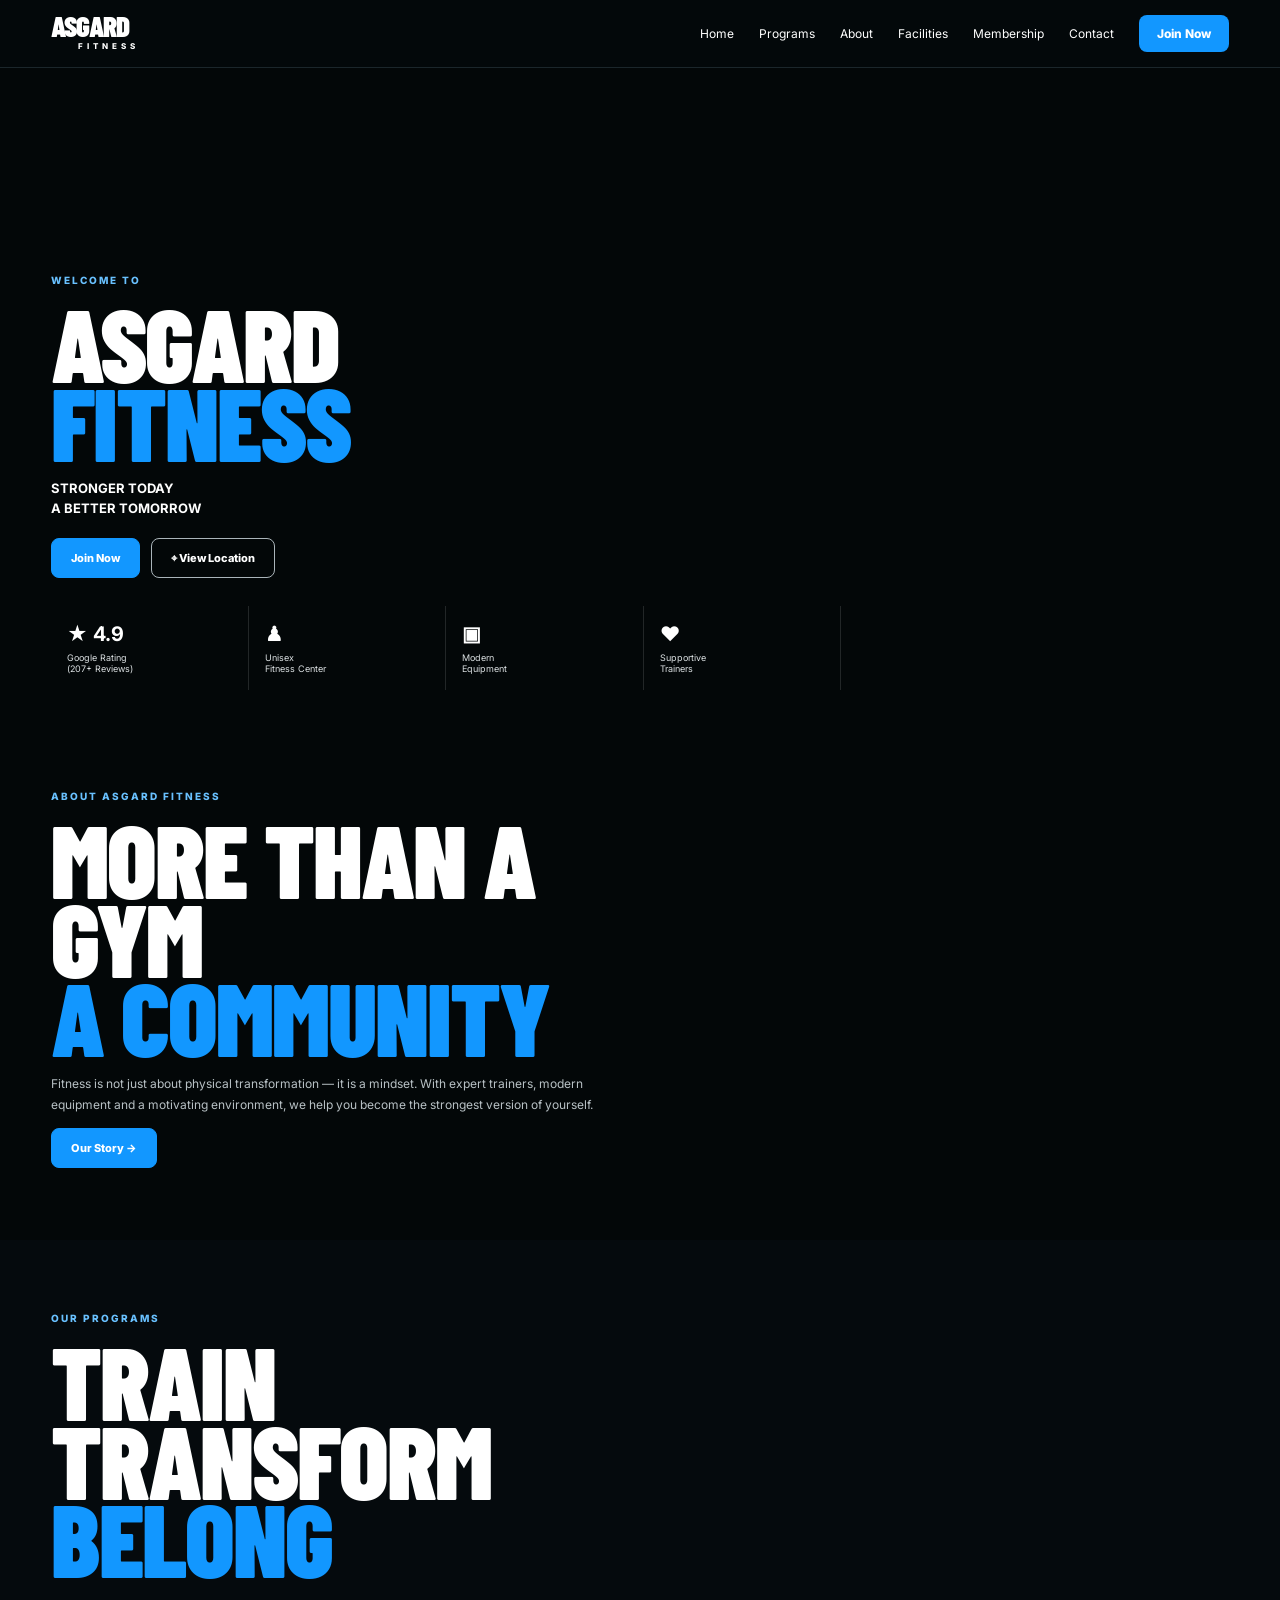
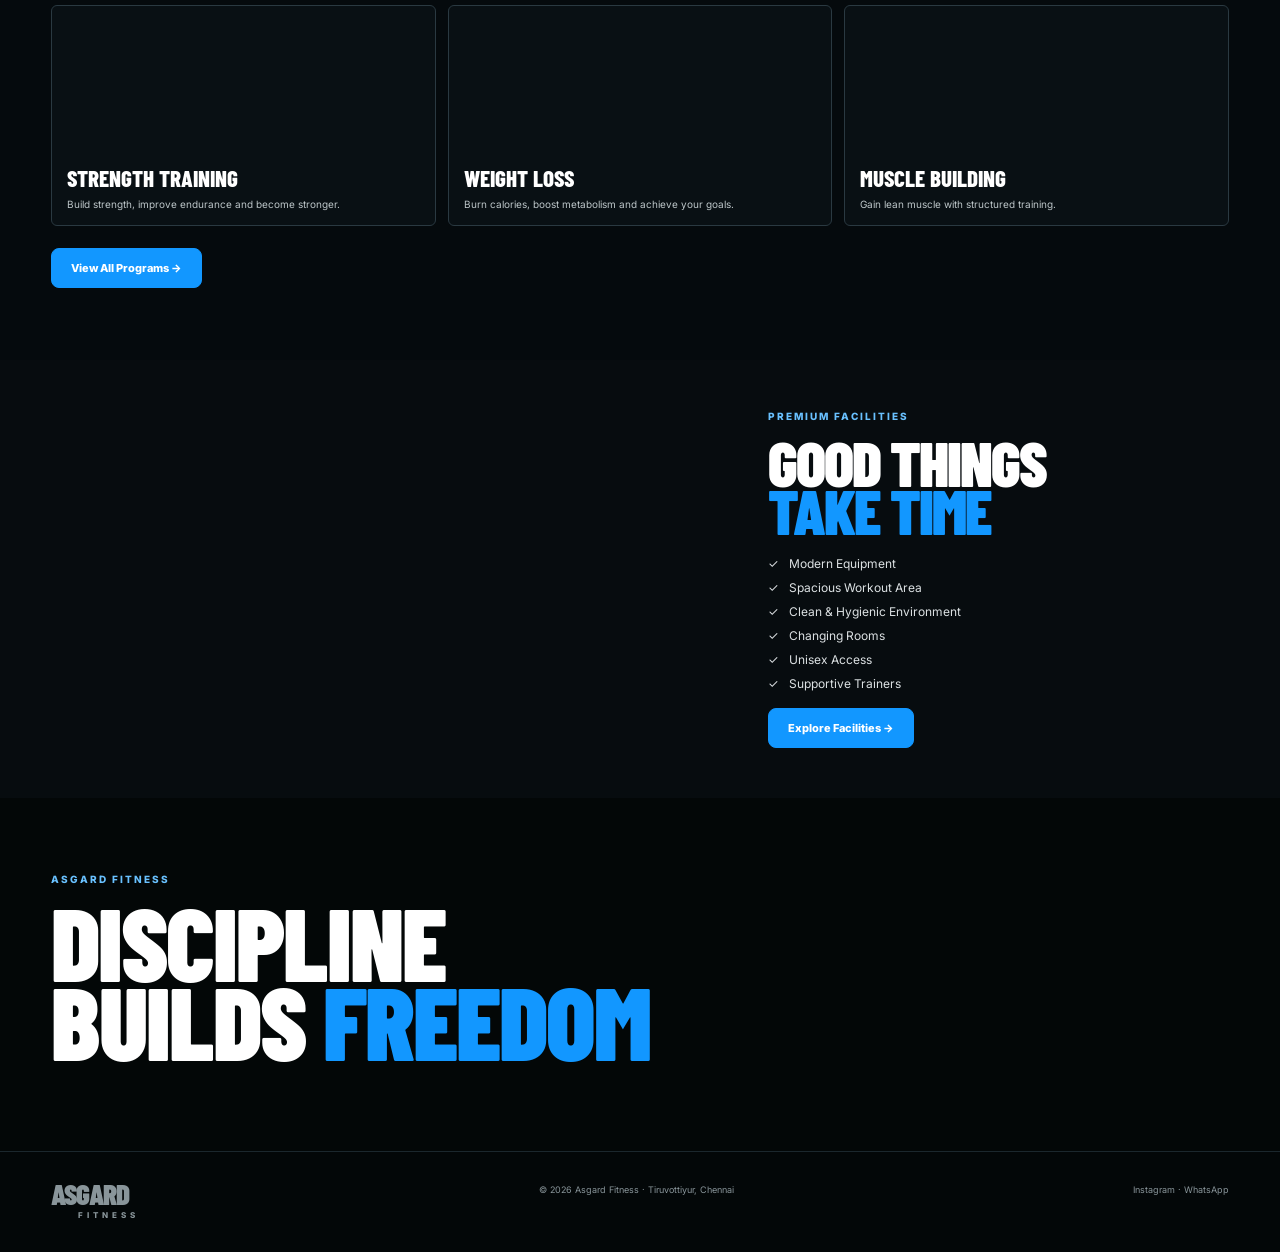
==== commit 91a74f53: "Apply multi-page website update and trigger Vercel redeploy" ====
--- a/index.html
+++ b/index.html
@@ -1 +1 @@
-<!doctype html><html lang="en"><head><meta charset="utf-8"><meta name="viewport" content="width=device-width,initial-scale=1"><title>Asgard Fitness — Home</title><link rel="stylesheet" href="assets/style.css"></head><body><header class="nav"><a class="logo" href="index.html">ASGARD<small>FITNESS</small></a><button class="menu" onclick="document.querySelector('.links').classList.toggle('open')">☰</button><nav class="links"><a class="active" href="index.html">Home</a><a href="programs.html">Programs</a><a href="about.html">About</a><a href="facilities.html">Facilities</a><a href="membership.html">Membership</a><a href="contact.html">Contact</a><a class="join" href="membership.html">Join Now</a></nav></header><main><section class="hero"><div class="heroIn"><div class="eyebrow">WELCOME TO</div><h1>ASGARD<br><span>FITNESS</span></h1><p><b>STRONGER TODAY<br>A BETTER TOMORROW</b></p><div class="actions"><a class="btn blue" href="membership.html">Join Now</a><a class="btn" href="contact.html">⌖ View Location</a></div><div class="stats"><div class="stat"><strong>★ 4.9</strong><span>Google Rating<br>(207+ Reviews)</span></div><div class="stat"><strong>♟</strong><span>Unisex<br>Fitness Center</span></div><div class="stat"><strong>▣</strong><span>Modern<br>Equipment</span></div><div class="stat"><strong>♥</strong><span>Supportive<br>Trainers</span></div></div></div></section><section class="section"><div class="about"><div><div class="eyebrow">ABOUT ASGARD FITNESS</div><h2 class="title">MORE THAN A GYM<br><span>A COMMUNITY</span></h2><p class="copy">Fitness is not just about physical transformation — it is a mindset. With expert trainers, modern equipment and a motivating environment, we help you become the strongest version of yourself.</p><a class="btn blue" href="about.html">Our Story →</a></div><div class="aboutImg"></div></div></section><section class="section programs"><div class="eyebrow">OUR PROGRAMS</div><h2 class="title">TRAIN<br>TRANSFORM<br><span>BELONG</span></h2><div class="programGrid"><article class="card"><div class="cardImg i1"></div><div class="cardBody"><h3>Strength Training</h3><p>Build strength, improve endurance and become stronger.</p></div></article><article class="card"><div class="cardImg i2"></div><div class="cardBody"><h3>Weight Loss</h3><p>Burn calories, boost metabolism and achieve your goals.</p></div></article><article class="card"><div class="cardImg i3"></div><div class="cardBody"><h3>Muscle Building</h3><p>Gain lean muscle with structured training.</p></div></article></div><a class="btn blue more" href="programs.html">View All Programs →</a></section><section class="facility"><div class="facilityImg"></div><div class="facilityCopy"><div class="eyebrow">PREMIUM FACILITIES</div><h2 class="title">GOOD THINGS<br><span>TAKE TIME</span></h2><ul class="checks"><li>Modern Equipment</li><li>Spacious Workout Area</li><li>Clean & Hygienic Environment</li><li>Changing Rooms</li><li>Unisex Access</li><li>Supportive Trainers</li></ul><a class="btn blue" href="facilities.html">Explore Facilities →</a></div></section><section class="quote"><div class="quoteIn"><div class="eyebrow">ASGARD FITNESS</div><h2 class="title">DISCIPLINE<br>BUILDS <span>FREEDOM</span></h2></div></section></main><footer><div class="logo">ASGARD<small>FITNESS</small></div><div>© 2026 Asgard Fitness · Tiruvottiyur, Chennai</div><div><a href="https://www.instagram.com/_asgard_fitness/">Instagram</a> · <a href="https://wa.me/919176798634">WhatsApp</a></div></footer><script src="assets/script.js"></script></body></html>+<!doctype html><html lang="en"><head><meta charset="utf-8"><meta name="viewport" content="width=device-width,initial-scale=1"><meta name="version" content="multipage-2026-09-13"><title>Asgard Fitness — Home</title><link rel="stylesheet" href="assets/style.css"></head><body><header class="nav"><a class="logo" href="index.html">ASGARD<small>FITNESS</small></a><button class="menu" onclick="document.querySelector('.links').classList.toggle('open')">☰</button><nav class="links"><a class="active" href="index.html">Home</a><a href="programs.html">Programs</a><a href="about.html">About</a><a href="facilities.html">Facilities</a><a href="membership.html">Membership</a><a href="contact.html">Contact</a><a class="join" href="membership.html">Join Now</a></nav></header><main><section class="hero"><div class="heroIn"><div class="eyebrow">WELCOME TO</div><h1>ASGARD<br><span>FITNESS</span></h1><p><b>STRONGER TODAY<br>A BETTER TOMORROW</b></p><div class="actions"><a class="btn blue" href="membership.html">Join Now</a><a class="btn" href="contact.html">⌖ View Location</a></div><div class="stats"><div class="stat"><strong>★ 4.9</strong><span>Google Rating<br>(207+ Reviews)</span></div><div class="stat"><strong>♟</strong><span>Unisex<br>Fitness Center</span></div><div class="stat"><strong>▣</strong><span>Modern<br>Equipment</span></div><div class="stat"><strong>♥</strong><span>Supportive<br>Trainers</span></div></div></div></section><section class="section"><div class="about"><div><div class="eyebrow">ABOUT ASGARD FITNESS</div><h2 class="title">MORE THAN A GYM<br><span>A COMMUNITY</span></h2><p class="copy">Fitness is not just about physical transformation — it is a mindset. With expert trainers, modern equipment and a motivating environment, we help you become the strongest version of yourself.</p><a class="btn blue" href="about.html">Our Story →</a></div><div class="aboutImg"></div></div></section><section class="section programs"><div class="eyebrow">OUR PROGRAMS</div><h2 class="title">TRAIN<br>TRANSFORM<br><span>BELONG</span></h2><div class="programGrid"><article class="card"><div class="cardImg i1"></div><div class="cardBody"><h3>Strength Training</h3><p>Build strength, improve endurance and become stronger.</p></div></article><article class="card"><div class="cardImg i2"></div><div class="cardBody"><h3>Weight Loss</h3><p>Burn calories, boost metabolism and achieve your goals.</p></div></article><article class="card"><div class="cardImg i3"></div><div class="cardBody"><h3>Muscle Building</h3><p>Gain lean muscle with structured training.</p></div></article></div><a class="btn blue more" href="programs.html">View All Programs →</a></section><section class="facility"><div class="facilityImg"></div><div class="facilityCopy"><div class="eyebrow">PREMIUM FACILITIES</div><h2 class="title">GOOD THINGS<br><span>TAKE TIME</span></h2><ul class="checks"><li>Modern Equipment</li><li>Spacious Workout Area</li><li>Clean & Hygienic Environment</li><li>Changing Rooms</li><li>Unisex Access</li><li>Supportive Trainers</li></ul><a class="btn blue" href="facilities.html">Explore Facilities →</a></div></section><section class="quote"><div class="quoteIn"><div class="eyebrow">ASGARD FITNESS</div><h2 class="title">DISCIPLINE<br>BUILDS <span>FREEDOM</span></h2></div></section></main><footer><div class="logo">ASGARD<small>FITNESS</small></div><div>© 2026 Asgard Fitness · Tiruvottiyur, Chennai</div><div><a href="https://www.instagram.com/_asgard_fitness/">Instagram</a> · <a href="https://wa.me/919176798634">WhatsApp</a></div></footer><script src="assets/script.js"></script></body></html>
--- a/assets/style.css
+++ b/assets/style.css
@@ -0,0 +1 @@
+@import url('https://fonts.googleapis.com/css2?family=Barlow+Condensed:wght@600;700;800;900&family=Inter:wght@400;600;700;800&display=swap');:root{--b:#1297ff;--bg:#030708;--p:#091014;--line:#2a3941;--muted:#b8c1c5}*{box-sizing:border-box}html{scroll-behavior:smooth}body{margin:0;background:var(--bg);color:#fff;font-family:Inter,Arial,sans-serif}a{color:inherit;text-decoration:none}.nav{height:68px;position:sticky;top:0;z-index:50;background:#03080a;border-bottom:1px solid #1b262b;display:flex;align-items:center;padding:0 4vw}.nav .links{margin-left:auto;display:flex;align-items:center;gap:25px;font-size:12px}.logo{font:900 29px/.7 'Barlow Condensed';letter-spacing:-1px}.logo small{display:block;font:800 8px Inter;letter-spacing:4px;margin:5px 0 0 27px}.join{background:var(--b);padding:11px 18px;border-radius:8px;font-weight:800}.menu{display:none;margin-left:auto;background:none;border:0;color:#fff;font-size:28px}.hero{min-height:650px;display:flex;align-items:flex-end;background:linear-gradient(90deg,#030708ed,#03070888 48%,#0307081f),url('https://images.unsplash.com/photo-1581009146145-b5ef050c2e1e?auto=format&fit=crop&w=2200&q=88') center/cover}.heroIn{width:100%;padding:90px 4vw 28px}.eyebrow{color:#69c1ff;font-size:10px;letter-spacing:2px;font-weight:800}.hero h1,.title{font:900 clamp(66px,8vw,112px)/.77 'Barlow Condensed';margin:17px 0;letter-spacing:-2px;text-transform:uppercase}.hero h1 span,.title span{color:var(--b)}.hero p{font-size:13px;line-height:1.55}.actions{display:flex;gap:11px;flex-wrap:wrap;margin:20px 0 28px}.btn{display:inline-flex;justify-content:center;align-items:center;border:1px solid #aab4b9;padding:12px 19px;border-radius:8px;font-size:11px;font-weight:800}.blue{background:var(--b);border-color:var(--b)}.stats{display:grid;grid-template-columns:repeat(4,1fr);max-width:790px}.stat{padding:16px;border-right:1px solid #ffffff20}.stat strong{font-size:20px}.stat span{display:block;font-size:9px;margin-top:6px;color:#dce1e3}.section{padding:72px 4vw}.about{display:grid;grid-template-columns:1fr 1fr;gap:50px;align-items:center}.copy{color:var(--muted);font-size:12px;line-height:1.8;max-width:650px}.aboutImg{height:360px;background:url('https://images.unsplash.com/photo-1534438327276-14e5300c3a48?auto=format&fit=crop&w=1300&q=85') center/cover}.programs{background:#050a0d}.programGrid{display:grid;grid-template-columns:repeat(3,1fr);gap:12px;margin-top:28px}.card{background:#091014;border:1px solid var(--line);border-radius:6px;overflow:hidden}.cardImg{height:145px;background:center/cover}.cardBody{padding:13px 15px}.card h3{font:800 23px 'Barlow Condensed';margin:0 0 5px;text-transform:uppercase}.card p{font-size:10px;color:#bdc6c9;line-height:1.5;margin:0}.i1{background-image:url('https://images.unsplash.com/photo-1583454110551-21f2fa2afe61?auto=format&fit=crop&w=800&q=80')}.i2{background-image:url('https://images.unsplash.com/photo-1579758629938-03607ccdbaba?auto=format&fit=crop&w=800&q=80')}.i3{background-image:url('https://images.unsplash.com/photo-1581009146145-b5ef050c2e1e?auto=format&fit=crop&w=800&q=80')}.i4{background-image:url('https://images.unsplash.com/photo-1599058917212-d750089bc07e?auto=format&fit=crop&w=800&q=80')}.i5{background-image:url('https://images.unsplash.com/photo-1538805060514-97d9cc17730c?auto=format&fit=crop&w=800&q=80')}.i6{background-image:url('https://images.unsplash.com/photo-1546483875-ad9014c88eba?auto=format&fit=crop&w=800&q=80')}.more{margin-top:22px}.facility{display:grid;grid-template-columns:55% 45%;background:#070c0f}.facilityImg{min-height:430px;background:url('https://images.unsplash.com/photo-1571902943202-507ec2618e8f?auto=format&fit=crop&w=1500&q=85') center/cover}.facilityCopy{padding:50px 5vw}.facilityCopy .title{font-size:62px}.checks{list-style:none;padding:0;color:#dce1e3;font-size:12px;line-height:2}.checks li:before{content:'✓';margin-right:10px}.quote{position:relative;padding:75px 4vw;background:url('https://images.unsplash.com/photo-1538805060514-97d9cc17730c?auto=format&fit=crop&w=1800&q=85') center/cover}.quote:before{content:'';position:absolute;inset:0;background:#030708b8}.quoteIn{position:relative}.pageHero{padding:100px 4vw;background:linear-gradient(90deg,#030708ed,#03070888),url('https://images.unsplash.com/photo-1581009146145-b5ef050c2e1e?auto=format&fit=crop&w=2200&q=88') center/cover}.pageHero p{color:var(--muted);max-width:650px}.contactGrid{display:grid;grid-template-columns:48% 52%;gap:30px}.contactList{display:grid;gap:13px;margin-top:25px}.item{display:grid;grid-template-columns:40px 1fr;gap:10px}.icon{width:33px;height:33px;border-radius:50%;background:var(--b);display:grid;place-items:center}.item b{display:block;color:#69c1ff;font-size:10px}.item span,.item a{font-size:11px;color:#e0e5e7;line-height:1.5}.form{border:1px solid var(--line);border-radius:6px;background:#091014;padding:19px}.form h3{font:800 26px 'Barlow Condensed';margin:0 0 10px}.form input,.form select,.form textarea{width:100%;margin:5px 0;background:#10191e;color:#eee;border:1px solid #324149;border-radius:6px;padding:11px;font:11px Inter}.form textarea{height:100px}.form button{width:100%;padding:12px;background:var(--b);color:#fff;border:0;border-radius:6px;font-weight:800;margin-top:4px}.map{height:280px;margin-top:14px;border:1px solid var(--line)}.map iframe{width:100%;height:100%;border:0}footer{padding:32px 4vw;border-top:1px solid #1b272d;display:flex;justify-content:space-between;color:#89959a;font-size:9px}.wa{position:fixed;right:18px;bottom:18px;width:52px;height:52px;border-radius:50%;background:#25d366;display:grid;place-items:center;font-weight:800;z-index:60}@media(max-width:800px){.nav{padding:0 18px}.menu{display:block}.nav .links{display:none;position:absolute;top:68px;left:0;right:0;background:#03080a;padding:18px 20px;flex-direction:column;align-items:flex-start;border-bottom:1px solid #1b262b}.nav .links.open{display:flex}.hero{min-height:680px}.heroIn{padding:80px 20px 25px}.hero h1{font-size:70px}.stats{grid-template-columns:repeat(2,1fr)}.stat{border-bottom:1px solid #ffffff20}.section{padding:58px 20px}.about,.facility,.contactGrid{grid-template-columns:1fr}.aboutImg{height:270px}.title,.contact .title,.facilityCopy .title{font-size:55px}.programGrid{grid-template-columns:1fr 1fr}.facilityImg{min-height:280px}.facilityCopy{padding:40px 20px}.quote{padding:60px 20px}.pageHero{padding:75px 20px}footer{display:block;padding:28px 20px}.footerGap{margin-top:15px}}@media(max-width:520px){.programGrid{grid-template-columns:1fr}.hero h1{font-size:64px}.actions .btn{width:100%}}
